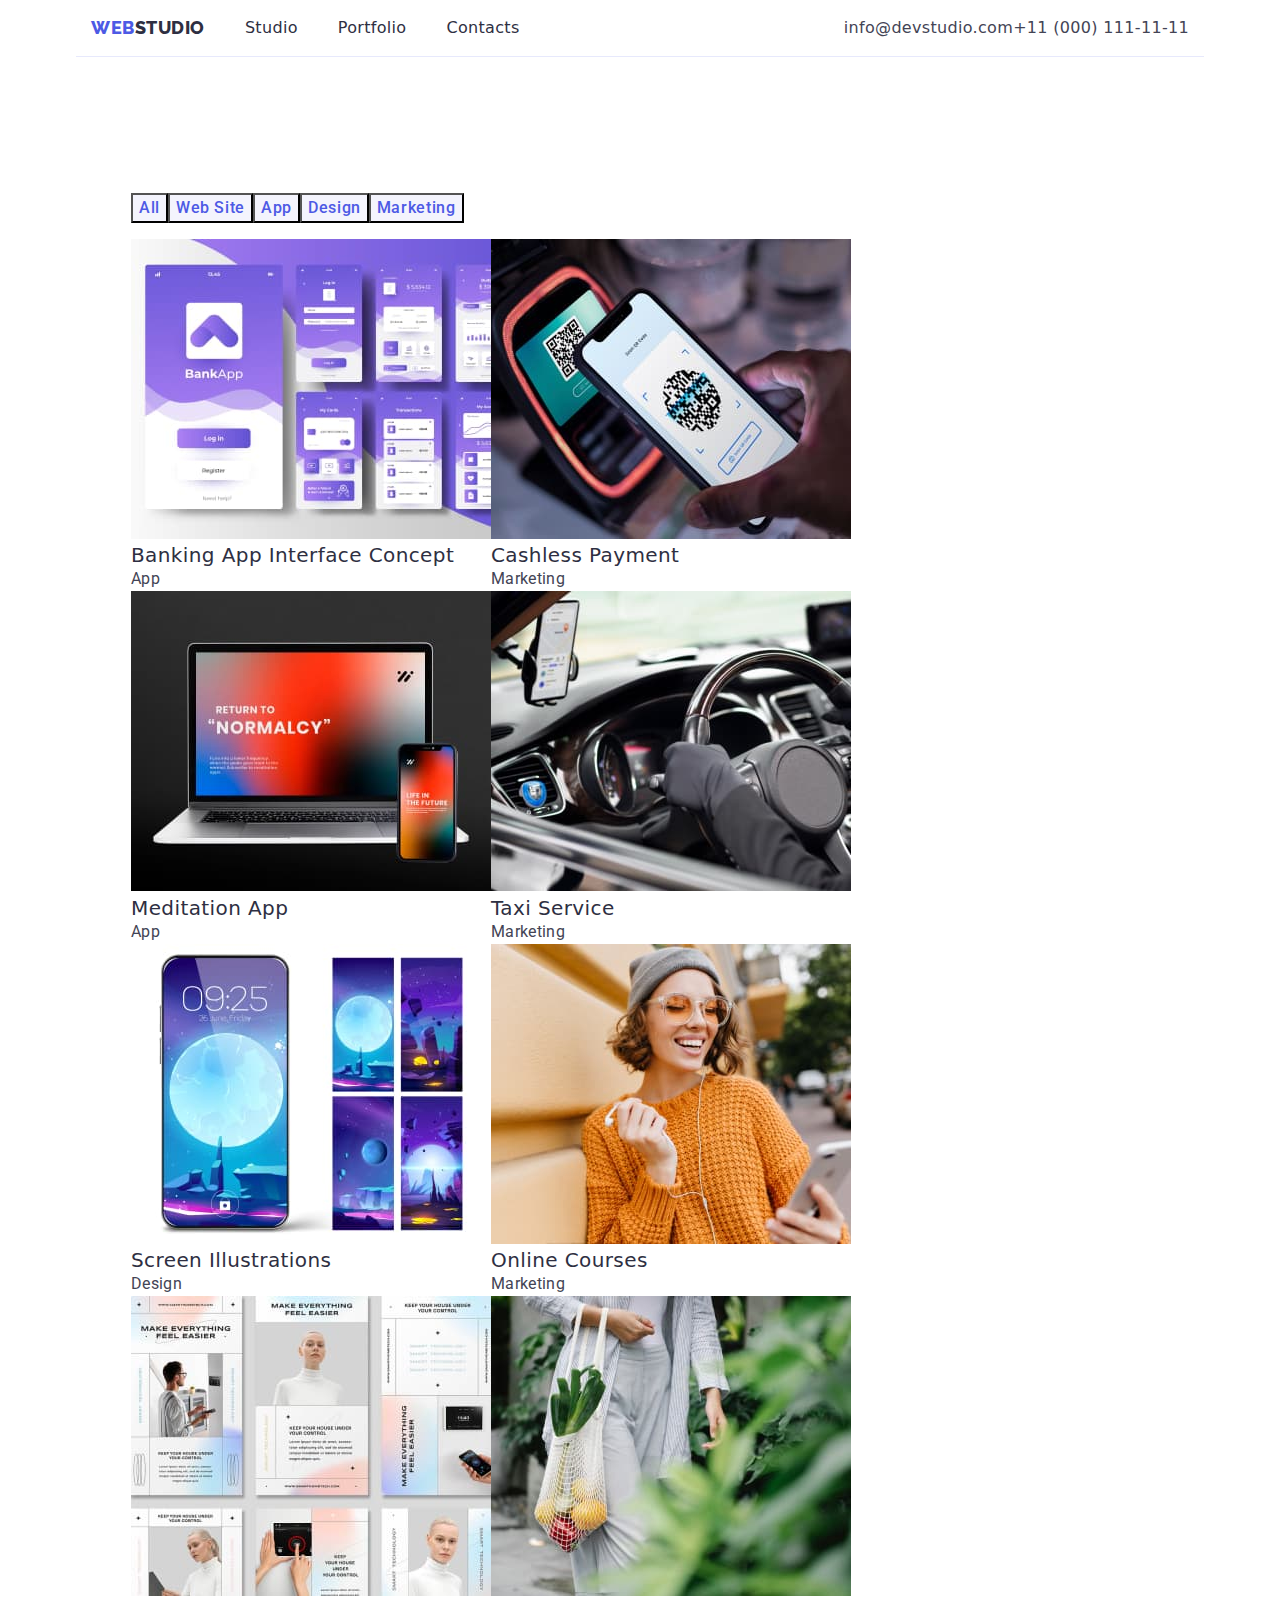
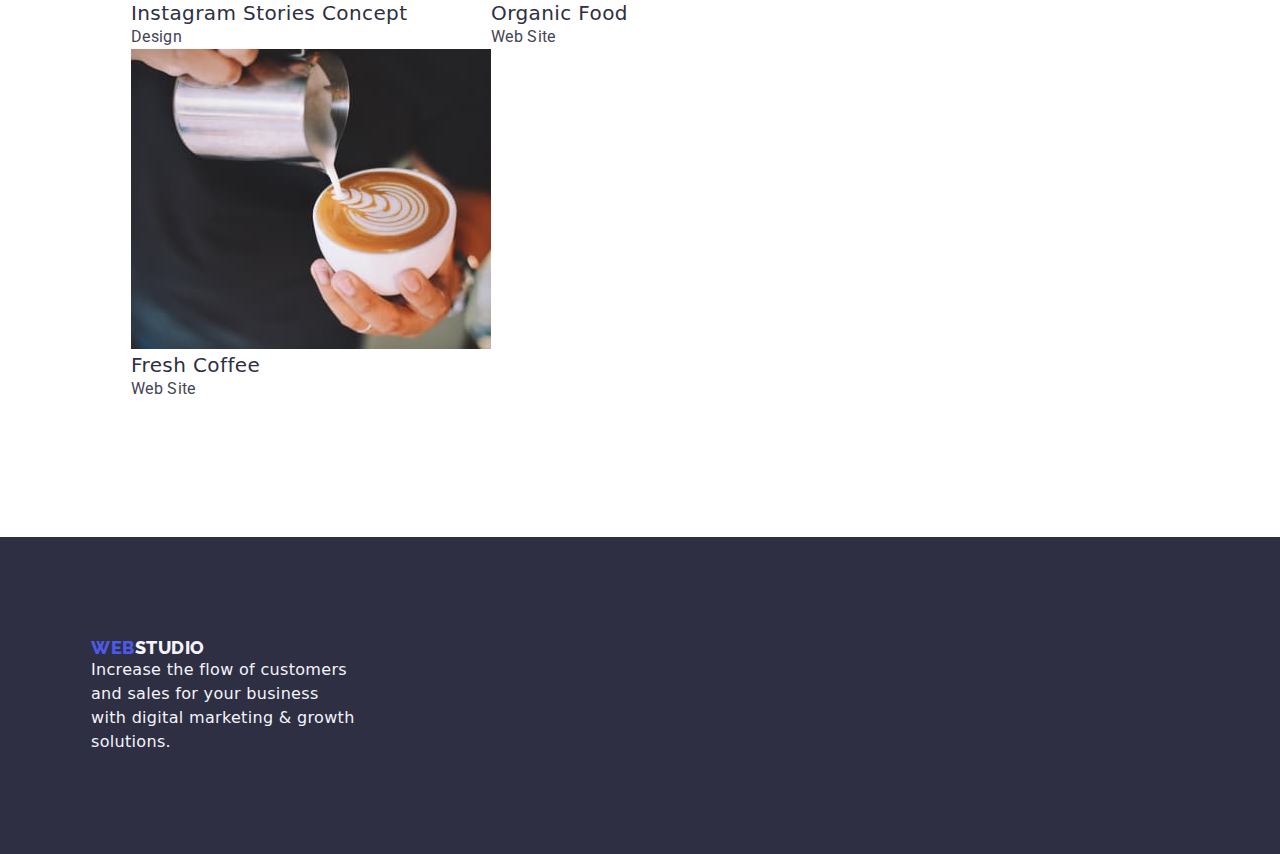
==== portfolio.html @ 4e67ca14 "header-menu" ====
<!DOCTYPE html>
<html lang="en">
  <head>
    <meta charset="UTF-8" />
    <meta name="viewport" content="width=device-width, initial-scale=1.0" />
    <title>Studio</title>
    <link rel="stylesheet" href="css/styles.css" />
    <link rel="preconnect" href="https://fonts.googleapis.com" />
    <link rel="preconnect" href="https://fonts.gstatic.com" crossorigin />
    <link
      href="https://fonts.googleapis.com/css2?family=Raleway:wght@800&family=Roboto:wght@400;500;700;900&display=swap"
      rel="stylesheet"
    />
    <link
      rel="stylesheet"
      href="https://cdnjs.cloudflare.com/ajax/libs/modern-normalize/1.0.0/modern-normalize.min.css"
    />
  </head>

  <body>
    <header>
      <div class="container header-menu">
        <nav class="navigation">
          <a class="logo link" href="./index.html"
            >Web<span class="logo_element">Studio</span></a
          >
          <ul class="list header-options">
            <li><a class="link list-studio" href="./index.html">Studio</a></li>
            <li>
              <a class="link list-studio" href="./portfolio.html">Portfolio</a>
            </li>
            <li>
              <a class="link list-studio" href="">Contacts</a>
            </li>
          </ul>
        </nav>
        <address class="contact-list">
          <ul class="list">
            <li>
              <a class="contacts link" href="mailto:info@devstudio.com"
                >info@devstudio.com</a
              >
            </li>
            <li>
              <a class="contacts link" href="tel:+110001111111"
                >+11 (000) 111-11-11</a
              >
            </li>
          </ul>
        </address>
      </div>
    </header>
    <main>
      <section class="section">
        <div class="container">
          <h1 class="visually-hidden">Portfolio list</h1>
          <ul class="list">
            <li>
              <button type="button" class="filter-button">All</button>
            </li>
            <li>
              <button type="button" class="filter-button">Web Site</button>
            </li>
            <li>
              <button type="button" class="filter-button">App</button>
            </li>
            <li>
              <button type="button" class="filter-button">Design</button>
            </li>
            <li>
              <button type="button" class="filter-button">Marketing</button>
            </li>
          </ul>
          <ul class="list-portfolio-container">
            <li class="portfolio-list">
              <a href="" class="link">
                <img
                  src="./images/img4.jpg"
                  width="360"
                  height="300"
                  alt="screenshots of banking application"
                />
                <h2 class="photo-captions">Banking App Interface Concept</h2>
                <p class="smaller-captions">App</p>
              </a>
            </li>
            <li class="portfolio-list">
              <a href="" class="link">
                <img
                  src="./images/img5.jpg"
                  width="360"
                  height="300"
                  alt="qr code scanning"
                />
                <h2 class="photo-captions">Cashless Payment</h2>
                <p class="smaller-captions">Marketing</p>
              </a>
            </li>
            <li class="portfolio-list">
              <a href="" class="link">
                <img
                  src="./images/img6.jpg"
                  width="360"
                  height="300"
                  alt="modern application for computer and smartphone"
                />
                <h2 class="photo-captions">Meditation App</h2>
                <p class="smaller-captions">App</p>
              </a>
            </li>
            <li class="portfolio-list">
              <a href="" class="link">
                <img
                  src="./images/img7.jpg"
                  width="360"
                  height="300"
                  alt="smartphone used in a car"
                />
                <h2 class="photo-captions">Taxi Service</h2>
                <p class="smaller-captions">Marketing</p>
              </a>
            </li>
            <li class="portfolio-list">
              <a href="" class="link">
                <img
                  src="./images/img8.jpg"
                  width="360"
                  height="300"
                  alt="smartphone with unrealistic moon graphics on the screen"
                />
                <h2 class="photo-captions">Screen Illustrations</h2>
                <p class="smaller-captions">Design</p>
              </a>
            </li>
            <li class="portfolio-list">
              <a href="" class="link">
                <img
                  src="./images/img9.jpg"
                  width="360"
                  height="300"
                  alt="smiling woman with headphones looking at smartphone"
                />
                <h2 class="photo-captions">Online Courses</h2>
                <p class="smaller-captions">Marketing</p>
              </a>
            </li>
            <li class="portfolio-list">
              <a href="" class="link">
                <img
                  src="./images/img10.jpg"
                  width="360"
                  height="300"
                  alt="a collection of consistent graphics for instagram"
                />
                <h2 class="photo-captions">Instagram Stories Concept</h2>
                <p class="smaller-captions">Design</p>
              </a>
            </li>
            <li class="portfolio-list">
              <a href="" class="link">
                <img
                  src="./images/img11.jpg"
                  width="360"
                  height="300"
                  alt="woman carrying vegetables in an eco-friendly bag"
                />
                <h2 class="photo-captions">Organic Food</h2>
                <p class="smaller-captions">Web Site</p>
              </a>
            </li>
            <li class="portfolio-list">
              <a href="" class="link">
                <img
                  src="./images/img12.jpg"
                  width="360"
                  height="300"
                  alt="professionally served coffee"
                />
                <h2 class="photo-captions">Fresh Coffee</h2>
                <p class="smaller-captions">Web Site</p>
              </a>
            </li>
          </ul>
        </div>
      </section>
    </main>
    <footer class="footer">
      <div class="container">
        <a class="logo link" href="./index.html"
          >Web<span class="logo_element-footer">Studio</span></a
        >
        <p class="footer-paragraph">
          Increase the flow of customers and sales for your business with
          digital marketing & growth solutions.
        </p>
      </div>
    </footer>
  </body>
</html>
---- css/styles.css ----
:root {
  --IRIS: #4d5ae5;
  --OCEAN: #404bbf;
  --NAVY-BLUE: #2e2f42;
  --GREEN: #31d0aa;
  --SLATE: #434455;
  --LIGHT-SLATE: #8e8f99;
  --CORNFLOWER: #e7e9fc;
  --CLOUD: #f4f4fd;
  --NAVY-BLUE-modal: #2e2f4266;
  --GREY: #2e2f42b2;
  --WHITE: #fff;
  --NAVY-BLUE-modal: #2e2f4266;
}
body {
  font-family: "Roboto", sans-serif;
  font-weight: 500;
  size: 16px;
  color: var(--SLATE);
  background-color: var(--WHITE);
}
.logo {
  font-family: "Raleway", sans-serif;
  font-weight: 800;
  line-height: 1.17;
  font-size: 18px;
  letter-spacing: 0.03em;
  text-transform: uppercase;
  color: var(--IRIS);
}
.link {
  text-decoration: none;
}
.logo_element {
  color: var(--NAVY-BLUE);
}
.list .link {
  color: var(--NAVY-BLUE);
  line-height: 1.5;
  letter-spacing: 0.02em;
}
.contact-list .contacts {
  color: var(--SLATE);
}
.list .link:hover {
  color: var(--OCEAN);
}
.list .link:focus {
  color: var(--OCEAN);
}
.list {
  font-style: normal;
  color: var(--SLATE);
  list-style: none;
}
.contact-list {
  font-style: normal;
  font-weight: 400;
  line-height: 1.5;
  letter-spacing: 0.32px;
  list-style: none;
}
.first-section {
  background-color: var(--NAVY-BLUE);
  padding: 188px 0;
}
.first-section > h1 {
  text-align: center;
  font-family: Roboto;
  font-size: 56px;
  font-style: normal;
  font-weight: 700;
  line-height: 1.07;
  color: var(--WHITE);
  letter-spacing: 0.02em;
  max-width: 496px;
}

.second-section > h2 {
  color: var(--NAVY-BLUE);
}
.section {
  padding: 120px;
}
.order-button {
  line-height: 1.5;
  letter-spacing: 0.04em;
  background-color: var(--IRIS);
  color: var(--WHITE);
  cursor: pointer;
  font-family: "Roboto", sans-serif;
  font-weight: 500;
  font-size: 16px;
  display: block;
  margin: 0 auto;
  min-width: 169px;
  padding: 16px 32px;
}
.order-button:hover {
  background-color: var(--OCEAN);
}
.order-button:focus {
  background-color: var(--OCEAN);
}
.second-section .company-features {
  font-size: 20px;
  line-height: 1.2;
  letter-spacing: 0.4px;
  font-weight: 500;
  color: var(--NAVY-BLUE);
  margin-bottom: 8px;
}
.list-paragraph {
  color: var(--SLATE);
  font-weight: 400;
  line-height: 1.5;
  letter-spacing: 0.32px;
}
.third-section-header {
  text-align: center;
  font-size: 36px;
  line-height: 1.11;
  text-transform: capitalize;
  color: var(--NAVY-BLUE);
  text-align: center;
  letter-spacing: 0.02em;
}
.fourth-section {
  background-color: var(--CLOUD);
}
.fourth-section .smaller-headers {
  text-align: center;
  font-size: 36px;
  line-height: 1.11;
  letter-spacing: 0.72px;
  text-transform: capitalize;
  color: var(--NAVY-BLUE);
}
.photo-captions {
  font-weight: 500;
  font-size: 20px;
  line-height: 1.2;
  letter-spacing: 0.02em;
  color: var(--NAVY-BLUE);
}
.team-list {
  background-color: var(--WHITE);
}
.footer {
  background-color: var(--NAVY-BLUE);
  color: var(--CLOUD);
  padding: 100px 0;
}
.footer-logo {
  color: var(--IRIS);
  font-family: "Raleway", sans-serif;
  font-size: 18px;
  font-style: normal;
  font-weight: 800;
  line-height: 1.17;
  letter-spacing: 0.54px;
  text-transform: uppercase;
}

.footer > .container {
  align-items: center;
  justify-content: flex-start;
}
.footer .footer-paragraph {
  font-weight: 400;
  line-height: 1.5;
  letter-spacing: 0.32px;
  font-size: 16px;
}
.footer-paragraph {
  color: var(--cloud);
  letter-spacing: 0.02em;
  line-height: 1.5;
  max-width: 264px;
}

.footer .studio {
  color: var(--CLOUD);
}
.filter-button {
  font-family: "Roboto", sans-serif;
  font-size: 16px;
  font-style: normal;
  font-weight: 500;
  line-height: 1.5;
  letter-spacing: 0.04em;
  text-align: center;
  color: var(--IRIS);
  background-color: var(--CLOUD);
  cursor: pointer;
}
.filter-button:hover {
  color: var(--WHITE);
  background-color: var(--OCEAN);
}
.filter-button:focus {
  color: var(--WHITE);
  background-color: var(--OCEAN);
}
.portfolio-list {
  background-color: var(--WHITE);
}

.smaller-captions {
  font-family: Roboto;
  font-size: 16px;
  font-style: normal;
  font-weight: 400;
  line-height: 1.5;
  letter-spacing: 0.32px;
  color: var(--SLATE);
}
.logo_element-footer {
  color: var(--CLOUD);
  line-height: 1.17;
}

.container {
  justify-content: center;
  margin: 0 auto;
  padding: 0 15px;
  max-width: 1128px;
}
.header-menu {
  display: flex;
  align-items: center;
  justify-content: space-between;
  border-bottom: 1px solid var(--CORNFLOWER);
}
.navigation {
  display: flex;
  align-items: center;
}
.contact-list {
  display: flex;
}
.list {
  display: flex;
}
.list-portfolio-container {
  display: flex;
  flex-wrap: wrap;
}
.list-studio {
  display: flex;
  flex-wrap: wrap;
}
.portfolio-list {
  display: flex;
  flex-wrap: wrap;
}
.navigation-list {
  display: flex;
  align-items: center;
}
.team-list {
}
.banner {
  color: var(--WHITE);
  font-size: 56px;
  letter-spacing: 0.02em;
  line-height: 1.07;
  max-width: 496px;
  text-align: center;
  margin: 0 auto 48px auto;
}
h1,
h2,
h3,
h4,
h5,
h6,
p {
  margin: 0;
}
.section {
  padding: 120px 0;
}
.header-options {
  display: flex;
  gap: 40px;
}
.visually-hidden {
  position: absolute;
  width: 1px;
  height: 1px;
  margin: -1px;
  border: 0;
  padding: 0;
  white-space: nowrap;
  clip-path: inset(100%);
  clip: rect(0 0 0 0);
  overflow: hidden;
}
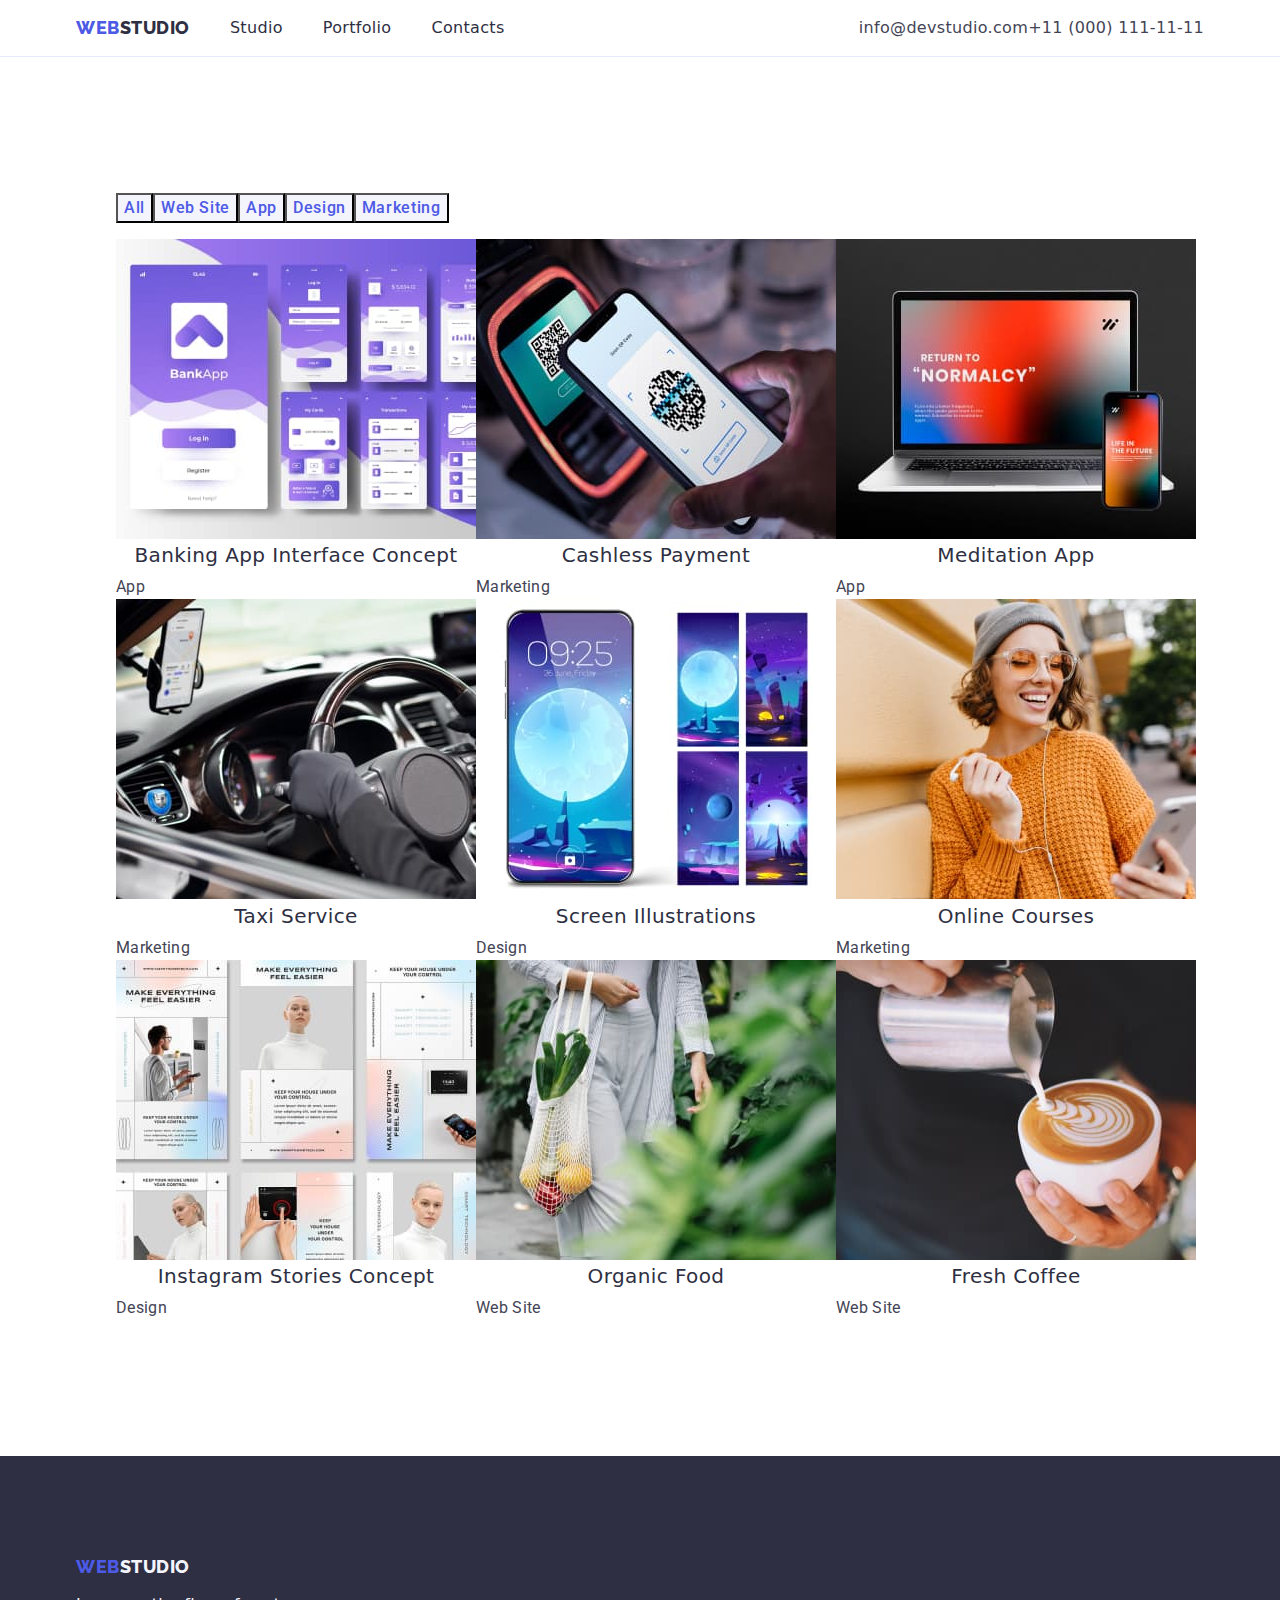
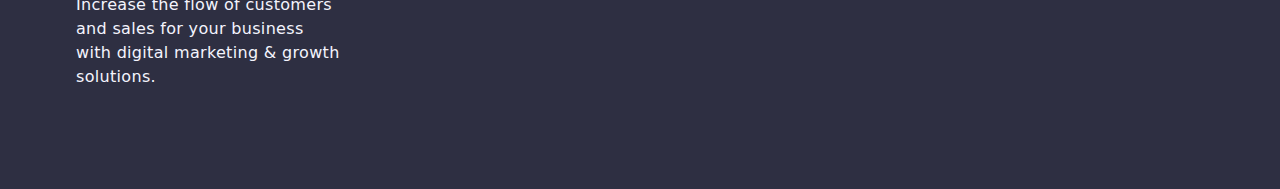
==== commit 20f65f41: "fail" ====
--- a/portfolio.html
+++ b/portfolio.html
@@ -18,7 +18,7 @@
   </head>
 
   <body>
-    <header>
+    <header class="header">
       <div class="container header-menu">
         <nav class="navigation">
           <a class="logo link" href="./index.html"
@@ -186,7 +186,7 @@
     </main>
     <footer class="footer">
       <div class="container">
-        <a class="logo link" href="./index.html"
+        <a class="logo link logo-footer" href="./index.html"
           >Web<span class="logo_element-footer">Studio</span></a
         >
         <p class="footer-paragraph">
--- a/css/styles.css
+++ b/css/styles.css
@@ -41,6 +41,8 @@
 }
 .contact-list .contacts {
   color: var(--SLATE);
+  letter-spacing: 0.02em;
+  line-height: 1.5;
 }
 .list .link:hover {
   color: var(--OCEAN);
@@ -54,11 +56,11 @@
   list-style: none;
 }
 .contact-list {
-  font-style: normal;
-  font-weight: 400;
-  line-height: 1.5;
-  letter-spacing: 0.32px;
-  list-style: none;
+  align-items: center;
+  display: flex;
+  font-style: normal;
+  gap: 40px;
+  margin-left: auto;
 }
 .first-section {
   background-color: var(--NAVY-BLUE);
@@ -78,6 +80,13 @@
 
 .second-section > h2 {
   color: var(--NAVY-BLUE);
+}
+.second-section .company-features,
+.second-section .list-paragraph {
+  text-align: left;
+}
+.features-list {
+  flex-basis: calc((100% - 72px) / 4);
 }
 .section {
   padding: 120px;
@@ -95,6 +104,7 @@
   margin: 0 auto;
   min-width: 169px;
   padding: 16px 32px;
+  box-shadow: 0px 4px 4px 0px rgba(0, 0, 0, 0.15);
 }
 .order-button:hover {
   background-color: var(--OCEAN);
@@ -102,19 +112,21 @@
 .order-button:focus {
   background-color: var(--OCEAN);
 }
-.second-section .company-features {
+
+.company-features {
   font-size: 20px;
   line-height: 1.2;
-  letter-spacing: 0.4px;
+  letter-spacing: 0.02em;
   font-weight: 500;
   color: var(--NAVY-BLUE);
   margin-bottom: 8px;
+  text-align: center;
 }
 .list-paragraph {
   color: var(--SLATE);
-  font-weight: 400;
-  line-height: 1.5;
-  letter-spacing: 0.32px;
+  line-height: 1.5;
+  letter-spacing: 0.02em;
+  text-align: center;
 }
 .third-section-header {
   text-align: center;
@@ -124,17 +136,27 @@
   color: var(--NAVY-BLUE);
   text-align: center;
   letter-spacing: 0.02em;
+  font-weight: 700;
+  margin-bottom: 72px;
+}
+.third-section {
+  padding-top: 0;
+}
+.work-list {
+  flex-basis: calc((100% - 48px) / 3);
 }
 .fourth-section {
   background-color: var(--CLOUD);
 }
-.fourth-section .smaller-headers {
+.smaller-headers {
   text-align: center;
   font-size: 36px;
   line-height: 1.11;
-  letter-spacing: 0.72px;
+  letter-spacing: 0.02em;
   text-transform: capitalize;
   color: var(--NAVY-BLUE);
+  font-weight: 700;
+  margin-bottom: 72px;
 }
 .photo-captions {
   font-weight: 500;
@@ -142,9 +164,17 @@
   line-height: 1.2;
   letter-spacing: 0.02em;
   color: var(--NAVY-BLUE);
+  margin-bottom: 8px;
+  text-align: center;
+
+  .from-team {
+    padding: 32px 0;
+  }
 }
 .team-list {
   background-color: var(--WHITE);
+  border-radius: 0 0 4px 4px;
+  flex-basis: calc((100% - 72px) / 4);
 }
 .footer {
   background-color: var(--NAVY-BLUE);
@@ -182,6 +212,10 @@
 .footer .studio {
   color: var(--CLOUD);
 }
+.logo-footer {
+  display: inline-block;
+  margin-bottom: 16px;
+}
 .filter-button {
   font-family: "Roboto", sans-serif;
   font-size: 16px;
@@ -224,14 +258,18 @@
   justify-content: center;
   margin: 0 auto;
   padding: 0 15px;
-  max-width: 1128px;
+  max-width: 1158px;
 }
 .header-menu {
   display: flex;
   align-items: center;
-  justify-content: space-between;
+}
+.header {
   border-bottom: 1px solid var(--CORNFLOWER);
 }
+.logo-header {
+  margin-right: 76px;
+}
 .navigation {
   display: flex;
   align-items: center;
@@ -247,8 +285,14 @@
   flex-wrap: wrap;
 }
 .list-studio {
-  display: flex;
-  flex-wrap: wrap;
+  color: var(--navy-blue);
+  font-weight: 500;
+  letter-spacing: 0.02em;
+  line-height: 1.5;
+  padding: 24px 0;
+}
+.nav-list {
+  padding: 24px 0;
 }
 .portfolio-list {
   display: flex;
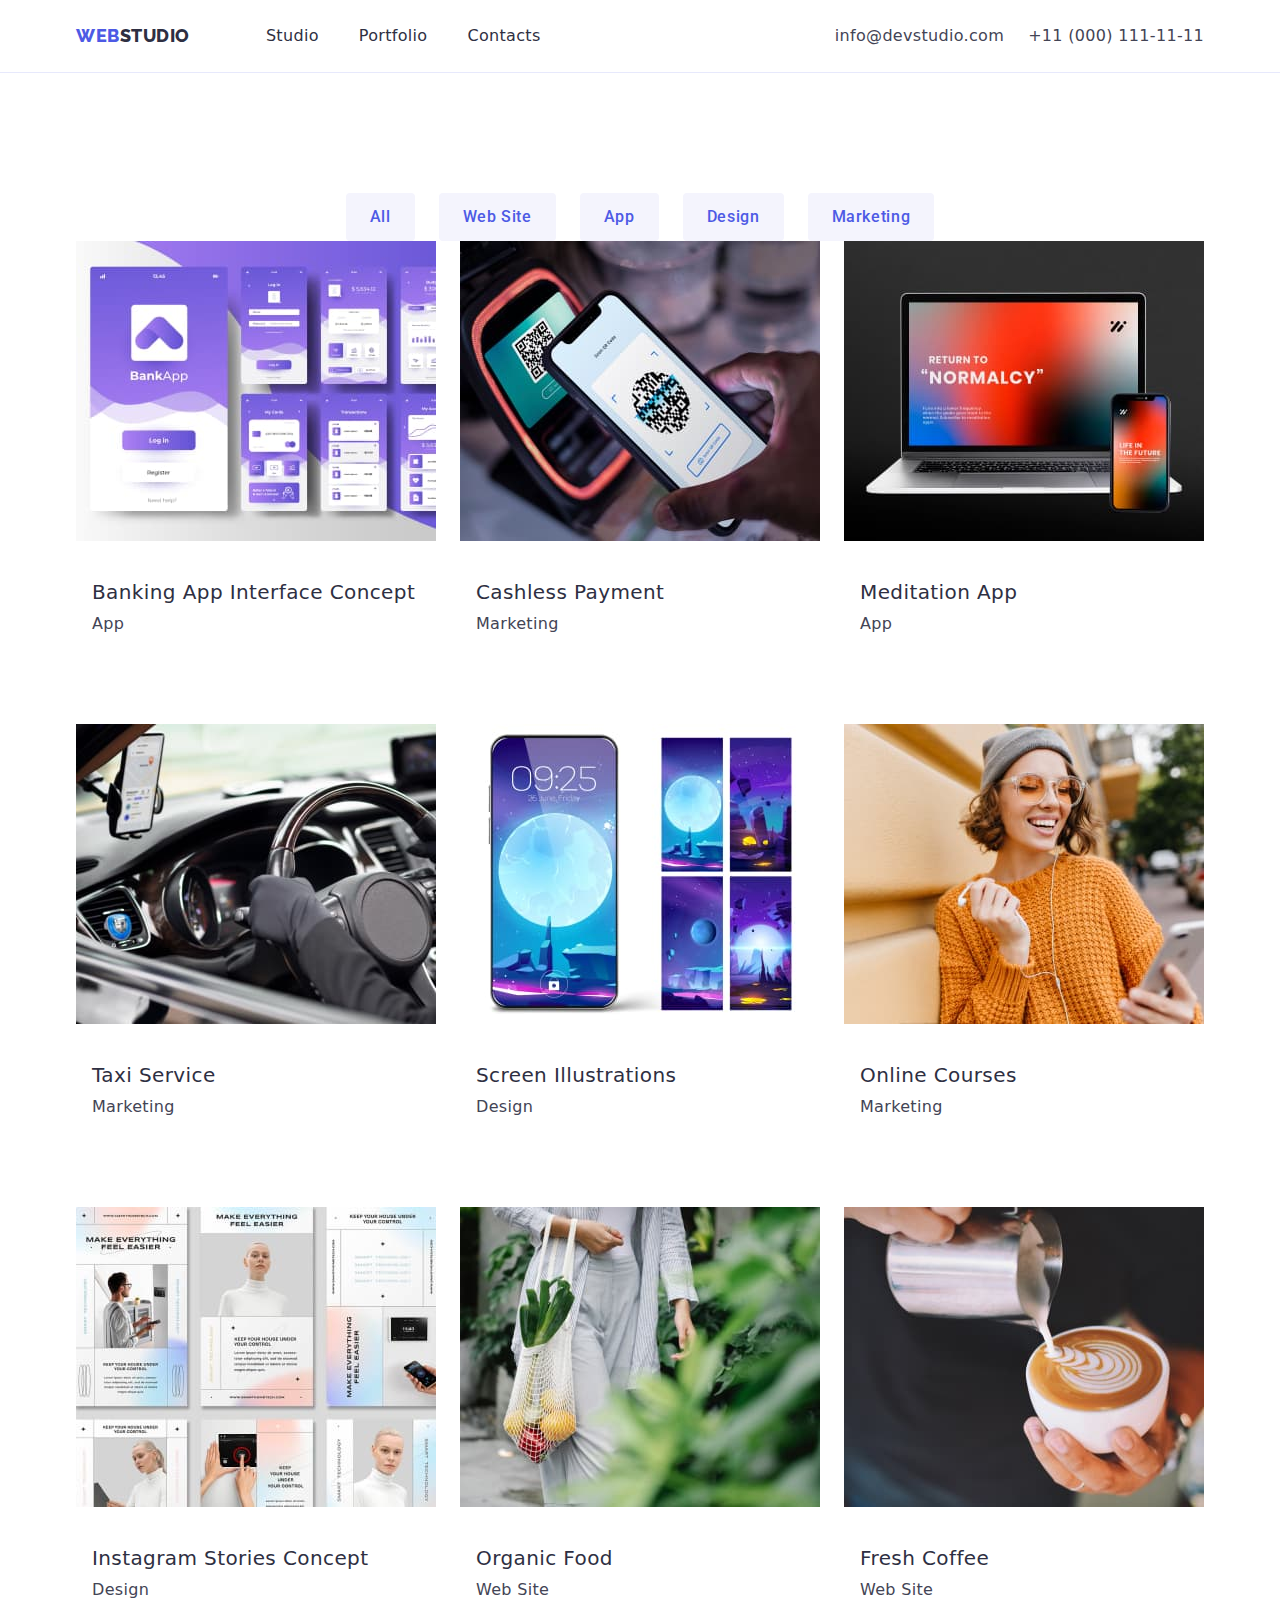
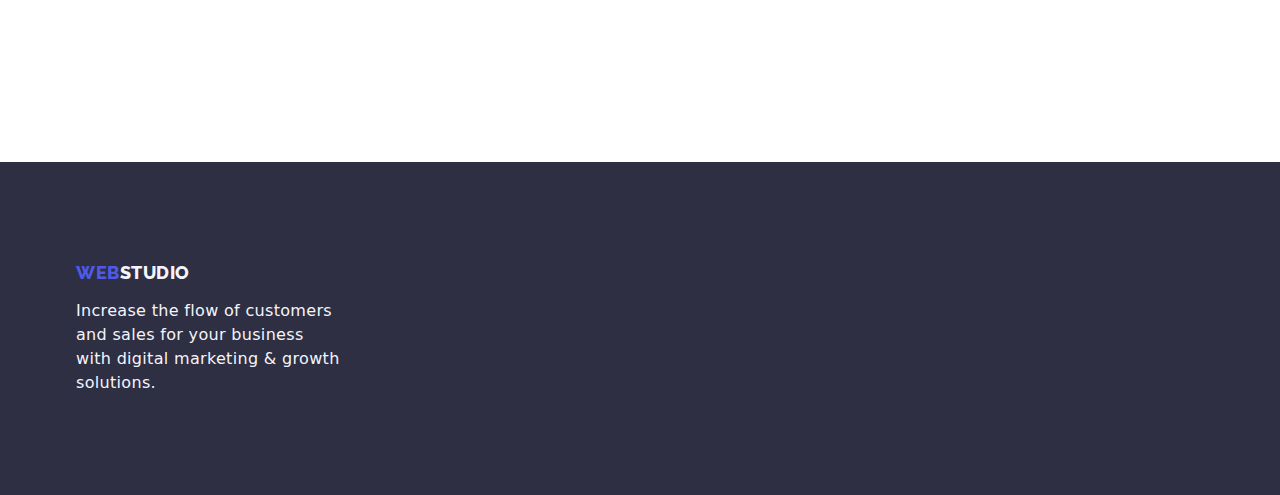
==== commit 7237115b: "nearly-there" ====
--- a/portfolio.html
+++ b/portfolio.html
@@ -21,15 +21,17 @@
     <header class="header">
       <div class="container header-menu">
         <nav class="navigation">
-          <a class="logo link" href="./index.html"
+          <a class="logo link logo-header" href="./index.html"
             >Web<span class="logo_element">Studio</span></a
           >
           <ul class="list header-options">
-            <li><a class="link list-studio" href="./index.html">Studio</a></li>
-            <li>
+            <li class="nav-list">
+              <a class="link list-studio" href="./index.html">Studio</a>
+            </li>
+            <li class="nav-list">
               <a class="link list-studio" href="./portfolio.html">Portfolio</a>
             </li>
-            <li>
+            <li class="nav-list">
               <a class="link list-studio" href="">Contacts</a>
             </li>
           </ul>
@@ -51,27 +53,31 @@
       </div>
     </header>
     <main>
-      <section class="section">
+      <section class="section section-portfolio">
         <div class="container">
           <h1 class="visually-hidden">Portfolio list</h1>
-          <ul class="list">
-            <li>
-              <button type="button" class="filter-button">All</button>
-            </li>
-            <li>
-              <button type="button" class="filter-button">Web Site</button>
-            </li>
-            <li>
-              <button type="button" class="filter-button">App</button>
-            </li>
-            <li>
-              <button type="button" class="filter-button">Design</button>
-            </li>
-            <li>
-              <button type="button" class="filter-button">Marketing</button>
-            </li>
-          </ul>
-          <ul class="list-portfolio-container">
+          <ul class="list buttons">
+            <li>
+              <button type="button" class="filter-button button">All</button>
+            </li>
+            <li>
+              <button type="button" class="filter-button button">
+                Web Site
+              </button>
+            </li>
+            <li>
+              <button type="button" class="filter-button button">App</button>
+            </li>
+            <li>
+              <button type="button" class="filter-button button">Design</button>
+            </li>
+            <li>
+              <button type="button" class="filter-button button">
+                Marketing
+              </button>
+            </li>
+          </ul>
+          <ul class="list portfolio-container">
             <li class="portfolio-list">
               <a href="" class="link">
                 <img
@@ -80,8 +86,10 @@
                   height="300"
                   alt="screenshots of banking application"
                 />
-                <h2 class="photo-captions">Banking App Interface Concept</h2>
-                <p class="smaller-captions">App</p>
+                <div class="portfolio-captions">
+                  <h2 class="photo-captions">Banking App Interface Concept</h2>
+                  <p class="smaller-captions">App</p>
+                </div>
               </a>
             </li>
             <li class="portfolio-list">
@@ -92,8 +100,10 @@
                   height="300"
                   alt="qr code scanning"
                 />
-                <h2 class="photo-captions">Cashless Payment</h2>
-                <p class="smaller-captions">Marketing</p>
+                <div class="portfolio-captions">
+                  <h2 class="photo-captions">Cashless Payment</h2>
+                  <p class="smaller-captions">Marketing</p>
+                </div>
               </a>
             </li>
             <li class="portfolio-list">
@@ -104,8 +114,10 @@
                   height="300"
                   alt="modern application for computer and smartphone"
                 />
-                <h2 class="photo-captions">Meditation App</h2>
-                <p class="smaller-captions">App</p>
+                <div class="portfolio-captions">
+                  <h2 class="photo-captions">Meditation App</h2>
+                  <p class="smaller-captions">App</p>
+                </div>
               </a>
             </li>
             <li class="portfolio-list">
@@ -116,8 +128,10 @@
                   height="300"
                   alt="smartphone used in a car"
                 />
-                <h2 class="photo-captions">Taxi Service</h2>
-                <p class="smaller-captions">Marketing</p>
+                <div class="portfolio-captions">
+                  <h2 class="photo-captions">Taxi Service</h2>
+                  <p class="smaller-captions">Marketing</p>
+                </div>
               </a>
             </li>
             <li class="portfolio-list">
@@ -128,8 +142,10 @@
                   height="300"
                   alt="smartphone with unrealistic moon graphics on the screen"
                 />
-                <h2 class="photo-captions">Screen Illustrations</h2>
-                <p class="smaller-captions">Design</p>
+                <div class="portfolio-captions">
+                  <h2 class="photo-captions">Screen Illustrations</h2>
+                  <p class="smaller-captions">Design</p>
+                </div>
               </a>
             </li>
             <li class="portfolio-list">
@@ -140,8 +156,10 @@
                   height="300"
                   alt="smiling woman with headphones looking at smartphone"
                 />
-                <h2 class="photo-captions">Online Courses</h2>
-                <p class="smaller-captions">Marketing</p>
+                <div class="portfolio-captions">
+                  <h2 class="photo-captions">Online Courses</h2>
+                  <p class="smaller-captions">Marketing</p>
+                </div>
               </a>
             </li>
             <li class="portfolio-list">
@@ -152,8 +170,10 @@
                   height="300"
                   alt="a collection of consistent graphics for instagram"
                 />
-                <h2 class="photo-captions">Instagram Stories Concept</h2>
-                <p class="smaller-captions">Design</p>
+                <div class="portfolio-captions">
+                  <h2 class="photo-captions">Instagram Stories Concept</h2>
+                  <p class="smaller-captions">Design</p>
+                </div>
               </a>
             </li>
             <li class="portfolio-list">
@@ -164,8 +184,10 @@
                   height="300"
                   alt="woman carrying vegetables in an eco-friendly bag"
                 />
-                <h2 class="photo-captions">Organic Food</h2>
-                <p class="smaller-captions">Web Site</p>
+                <div class="portfolio-captions">
+                  <h2 class="photo-captions">Organic Food</h2>
+                  <p class="smaller-captions">Web Site</p>
+                </div>
               </a>
             </li>
             <li class="portfolio-list">
@@ -176,8 +198,10 @@
                   height="300"
                   alt="professionally served coffee"
                 />
-                <h2 class="photo-captions">Fresh Coffee</h2>
-                <p class="smaller-captions">Web Site</p>
+                <div class="portfolio-captions">
+                  <h2 class="photo-captions">Fresh Coffee</h2>
+                  <p class="smaller-captions">Web Site</p>
+                </div>
               </a>
             </li>
           </ul>
--- a/css/styles.css
+++ b/css/styles.css
@@ -12,10 +12,13 @@
   --WHITE: #fff;
   --NAVY-BLUE-modal: #2e2f4266;
 }
+* {
+  margin: 0;
+  padding: 0;
+}
 body {
   font-family: "Roboto", sans-serif;
-  font-weight: 500;
-  size: 16px;
+
   color: var(--SLATE);
   background-color: var(--WHITE);
 }
@@ -91,6 +94,9 @@
 .section {
   padding: 120px;
 }
+.section .list {
+  justify-content: center;
+}
 .order-button {
   line-height: 1.5;
   letter-spacing: 0.04em;
@@ -165,12 +171,12 @@
   letter-spacing: 0.02em;
   color: var(--NAVY-BLUE);
   margin-bottom: 8px;
-  text-align: center;
-
-  .from-team {
-    padding: 32px 0;
-  }
-}
+}
+
+.from-team {
+  padding: 32px 0;
+}
+
 .team-list {
   background-color: var(--WHITE);
   border-radius: 0 0 4px 4px;
@@ -216,17 +222,30 @@
   display: inline-block;
   margin-bottom: 16px;
 }
+
+.section-portfolio {
+  padding: 96px 0 120px 0;
+}
+.section-portfolio .list {
+  flex-wrap: wrap;
+}
+.buttons {
+  margin-bottom: 72px;
+}
+.button {
+  border: none;
+  border-radius: 4px;
+  cursor: pointer;
+  font-family: "Roboto", sans-serif;
+  font-weight: 500;
+  letter-spacing: 0.04em;
+  line-height: 1.5;
+}
 .filter-button {
-  font-family: "Roboto", sans-serif;
-  font-size: 16px;
-  font-style: normal;
-  font-weight: 500;
-  line-height: 1.5;
-  letter-spacing: 0.04em;
-  text-align: center;
+  border: 1px solid var(--cornflower);
   color: var(--IRIS);
   background-color: var(--CLOUD);
-  cursor: pointer;
+  padding: 12px 24px;
 }
 .filter-button:hover {
   color: var(--WHITE);
@@ -236,18 +255,25 @@
   color: var(--WHITE);
   background-color: var(--OCEAN);
 }
+.work-list,
 .portfolio-list {
-  background-color: var(--WHITE);
+  flex-basis: calc((100% - 48px) / 3);
+}
+.portfolio-captions {
+  border: 1px solid var(--cornflower);
+  border-top: none;
+  padding: 32px 16px;
 }
 
 .smaller-captions {
-  font-family: Roboto;
-  font-size: 16px;
-  font-style: normal;
-  font-weight: 400;
-  line-height: 1.5;
-  letter-spacing: 0.32px;
-  color: var(--SLATE);
+  line-height: 1.5;
+  letter-spacing: 0.02em;
+  color: var(--SLATE);
+  text-align: center;
+}
+.second-section .company-features,
+.second-section .list-paragraph {
+  text-align: lefr;
 }
 .logo_element-footer {
   color: var(--CLOUD);
@@ -279,10 +305,14 @@
 }
 .list {
   display: flex;
-}
-.list-portfolio-container {
-  display: flex;
-  flex-wrap: wrap;
+  gap: 24px;
+  list-style: none;
+  margin: 0;
+  padding-left: 0;
+}
+.portfolio-container {
+  row-gap: 48px;
+  text-align: left;
 }
 .list-studio {
   color: var(--navy-blue);
@@ -302,7 +332,9 @@
   display: flex;
   align-items: center;
 }
-.team-list {
+.portfolio-captions > .smaller-captions {
+  margin-bottom: 8px;
+  text-align: left;
 }
 .banner {
   color: var(--WHITE);
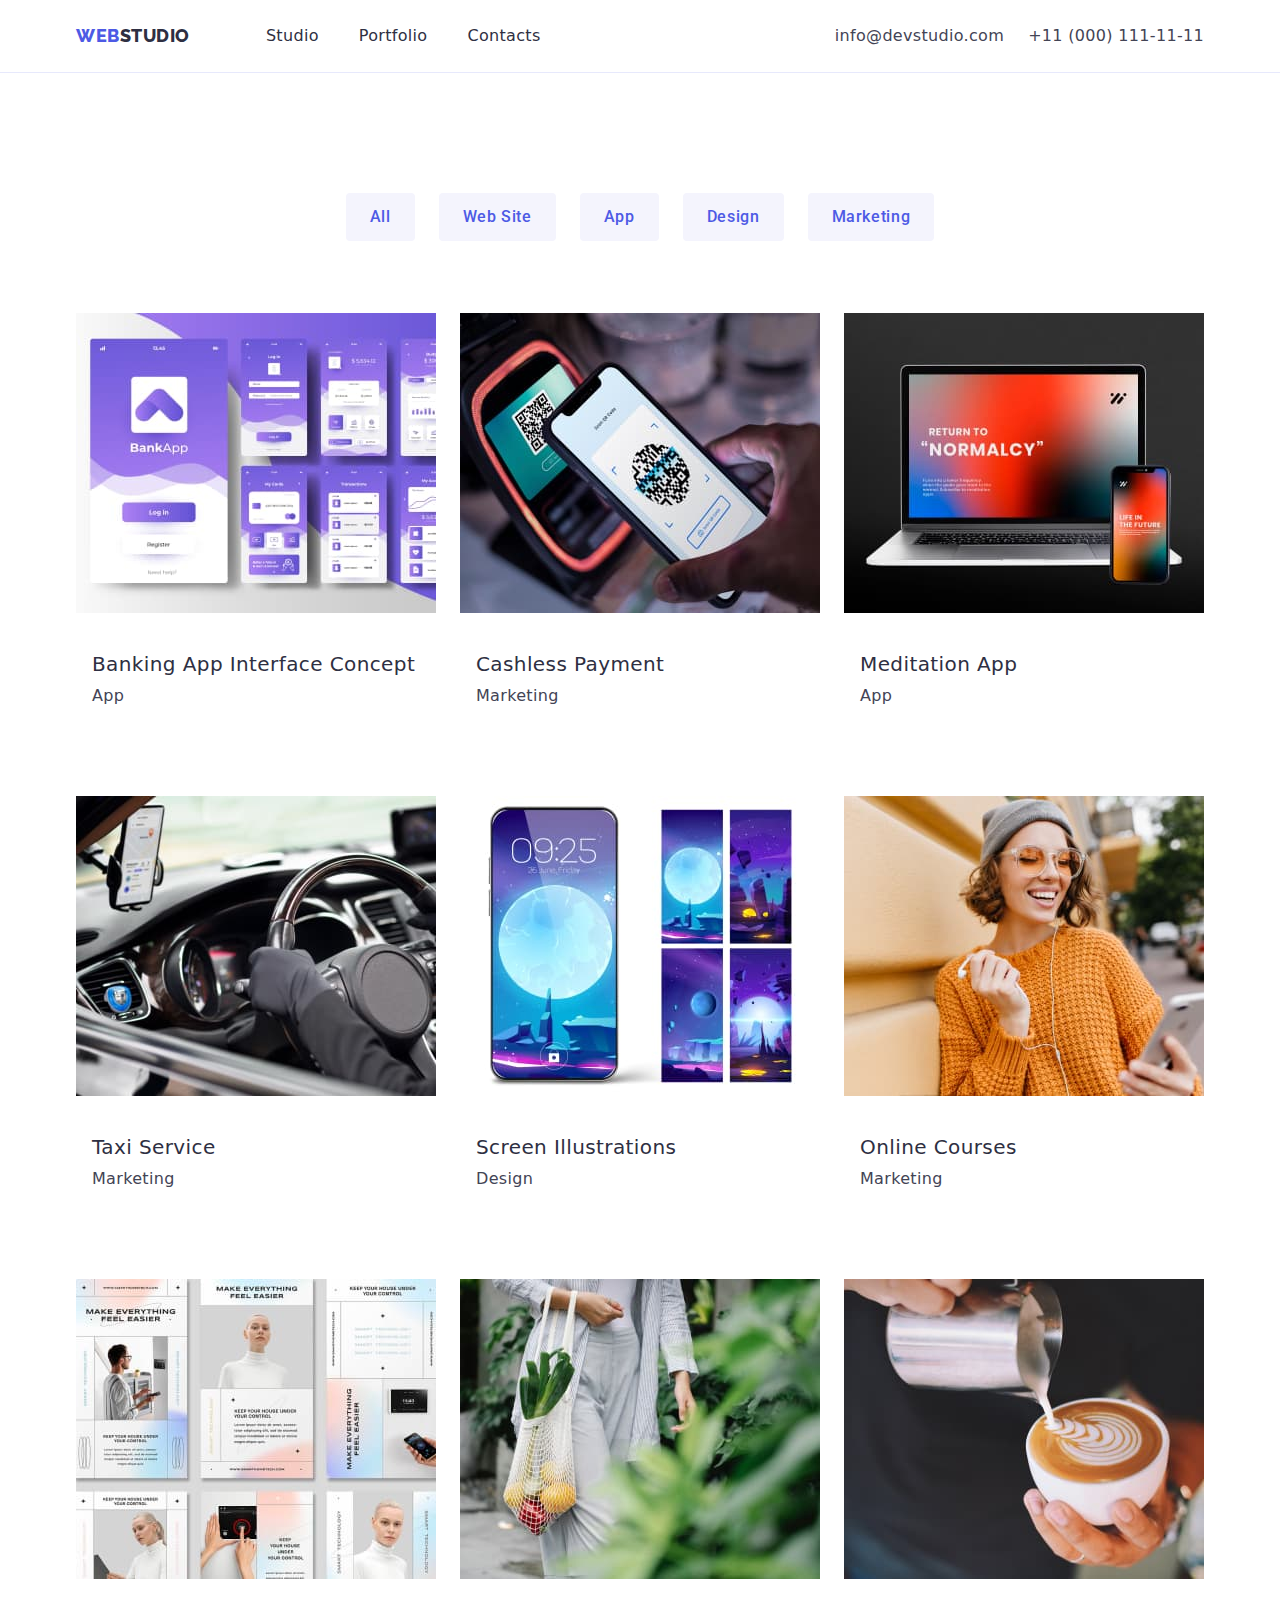
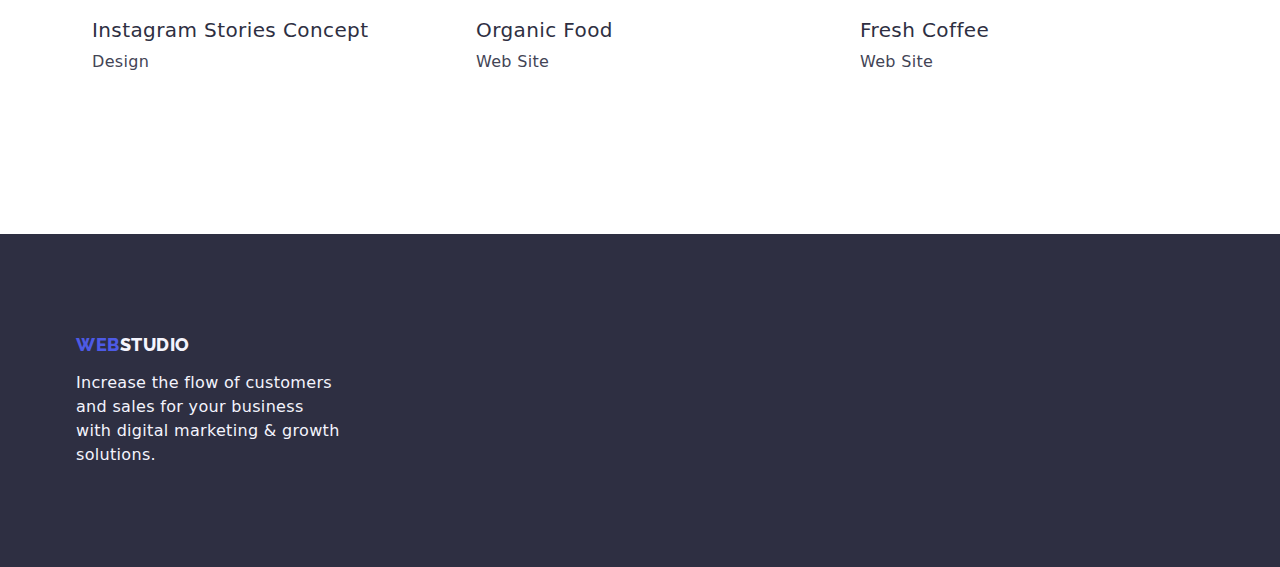
==== commit 0083dace: "justsave" ====
--- a/portfolio.html
+++ b/portfolio.html
@@ -3,7 +3,7 @@
   <head>
     <meta charset="UTF-8" />
     <meta name="viewport" content="width=device-width, initial-scale=1.0" />
-    <title>Studio</title>
+    <title>Portfolio</title>
     <link rel="stylesheet" href="css/styles.css" />
     <link rel="preconnect" href="https://fonts.googleapis.com" />
     <link rel="preconnect" href="https://fonts.gstatic.com" crossorigin />
--- a/css/styles.css
+++ b/css/styles.css
@@ -69,17 +69,6 @@
   background-color: var(--NAVY-BLUE);
   padding: 188px 0;
 }
-.first-section > h1 {
-  text-align: center;
-  font-family: Roboto;
-  font-size: 56px;
-  font-style: normal;
-  font-weight: 700;
-  line-height: 1.07;
-  color: var(--WHITE);
-  letter-spacing: 0.02em;
-  max-width: 496px;
-}
 
 .second-section > h2 {
   color: var(--NAVY-BLUE);
@@ -230,7 +219,7 @@
   flex-wrap: wrap;
 }
 .buttons {
-  margin-bottom: 72px;
+  padding-bottom: 72px;
 }
 .button {
   border: none;
@@ -344,6 +333,12 @@
   max-width: 496px;
   text-align: center;
   margin: 0 auto 48px auto;
+
+  font-family: Roboto;
+  font-style: normal;
+  font-weight: 700;
+  line-height: 1.07;
+  letter-spacing: 1.12px;
 }
 h1,
 h2,
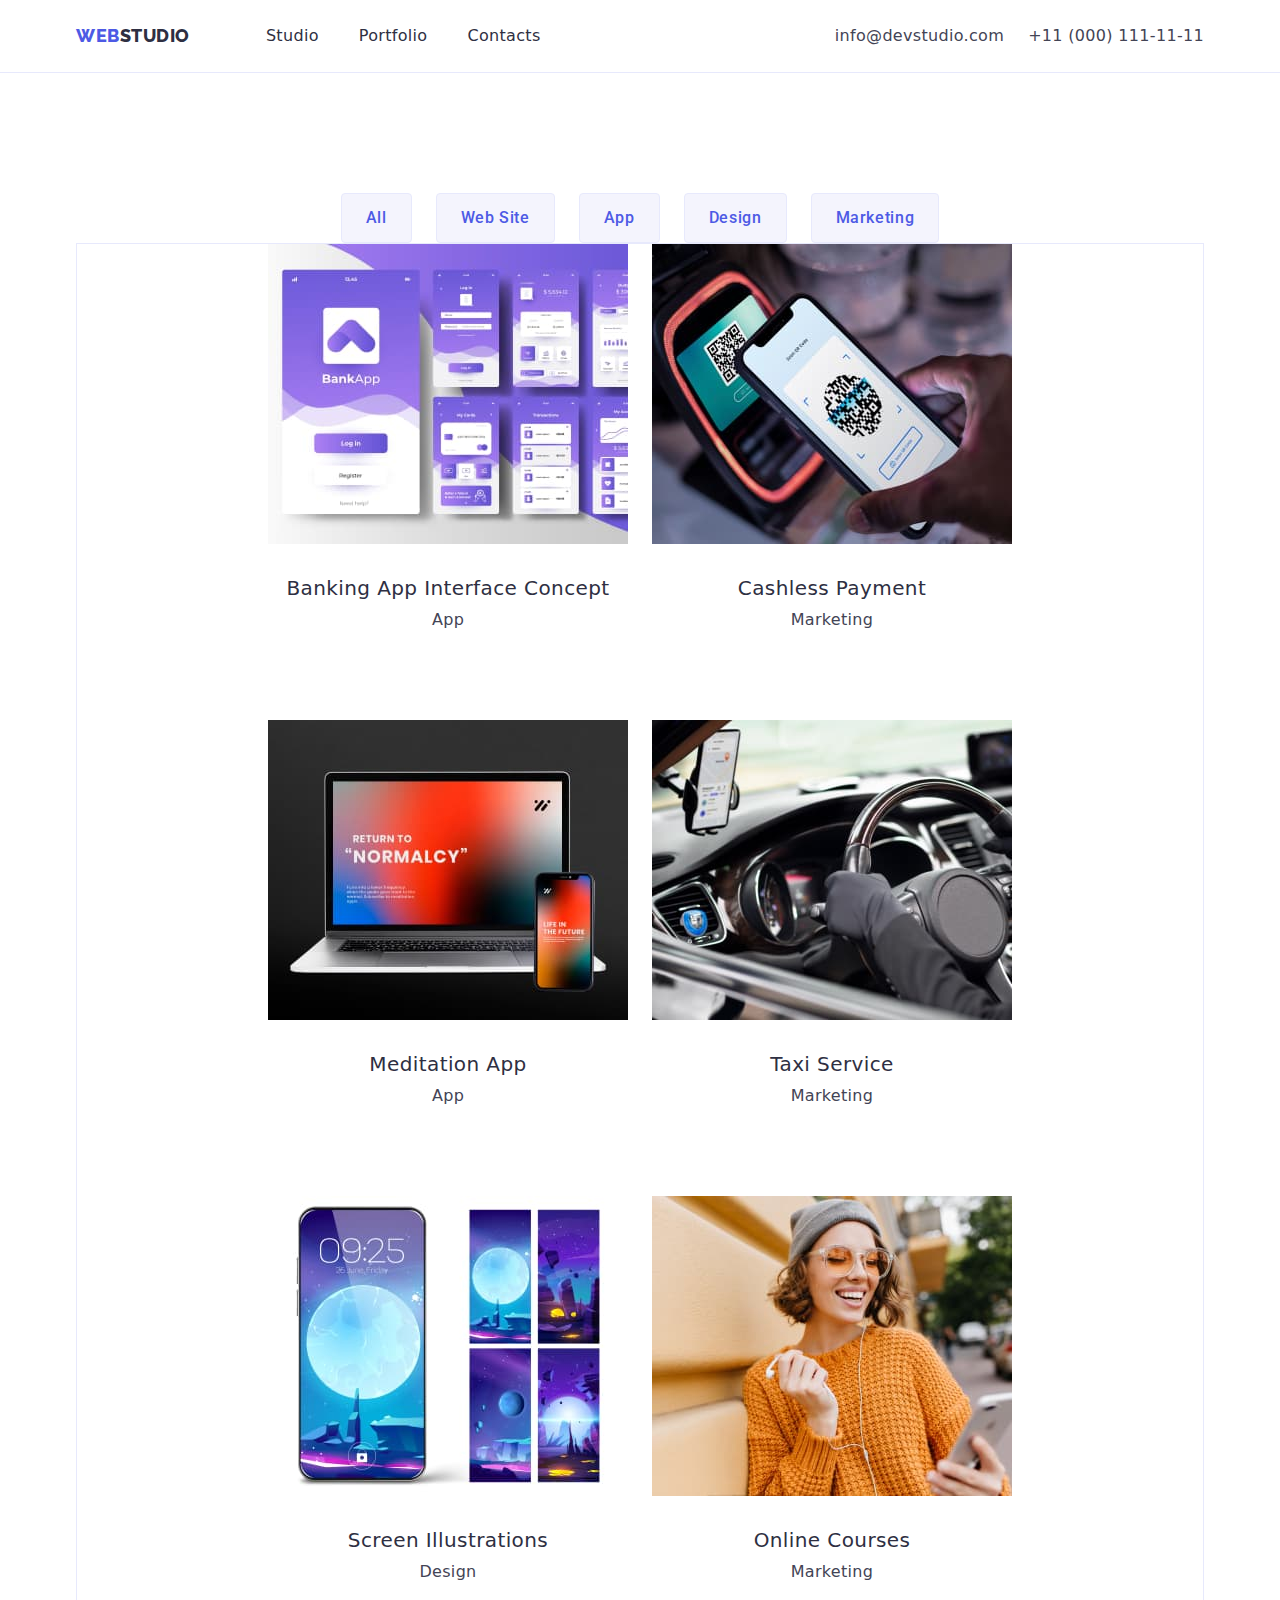
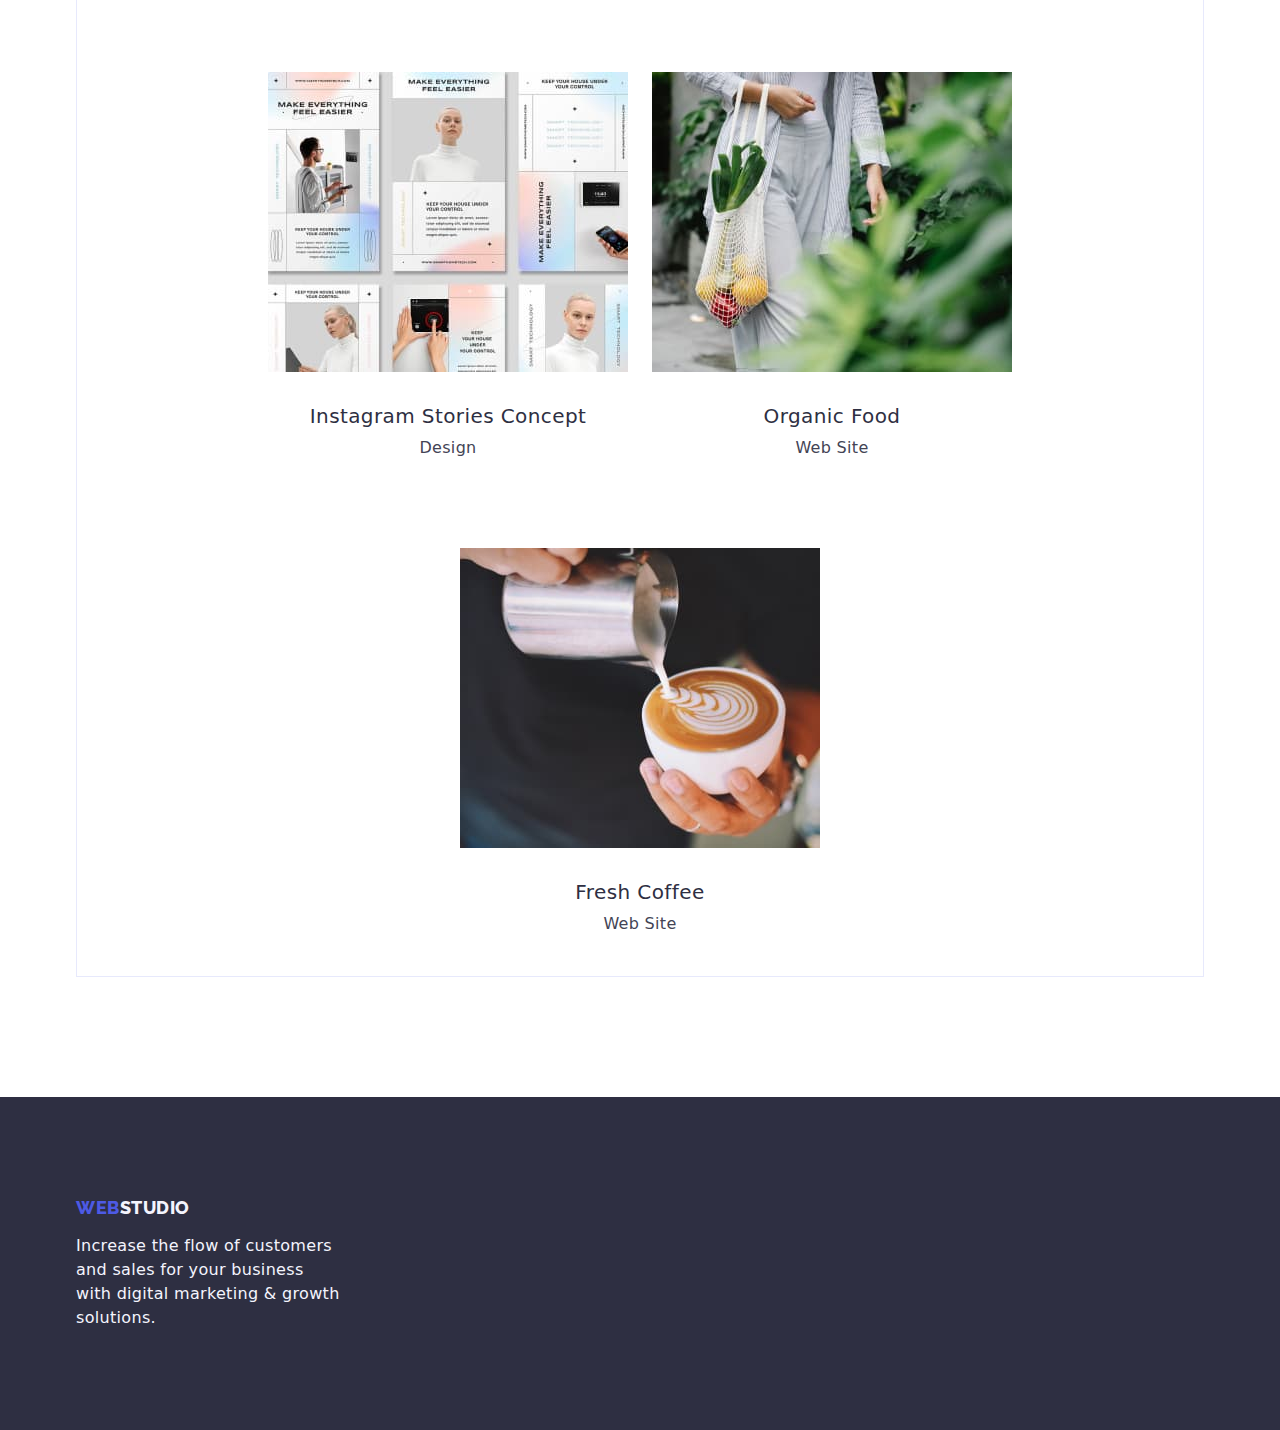
==== commit 519c9247: "checking-whats-wrong" ====
--- a/portfolio.html
+++ b/portfolio.html
@@ -4,13 +4,13 @@
     <meta charset="UTF-8" />
     <meta name="viewport" content="width=device-width, initial-scale=1.0" />
     <title>Portfolio</title>
-    <link rel="stylesheet" href="css/styles.css" />
     <link rel="preconnect" href="https://fonts.googleapis.com" />
     <link rel="preconnect" href="https://fonts.gstatic.com" crossorigin />
     <link
       href="https://fonts.googleapis.com/css2?family=Raleway:wght@800&family=Roboto:wght@400;500;700;900&display=swap"
       rel="stylesheet"
     />
+    <link rel="stylesheet" href="css/styles.css" />
     <link
       rel="stylesheet"
       href="https://cdnjs.cloudflare.com/ajax/libs/modern-normalize/1.0.0/modern-normalize.min.css"
--- a/css/styles.css
+++ b/css/styles.css
@@ -67,7 +67,8 @@
 }
 .first-section {
   background-color: var(--NAVY-BLUE);
-  padding: 188px 0;
+  padding-top: 188px;
+  padding-bottom: 188px;
 }
 
 .second-section > h2 {
@@ -80,9 +81,7 @@
 .features-list {
   flex-basis: calc((100% - 72px) / 4);
 }
-.section {
-  padding: 120px;
-}
+
 .section .list {
   justify-content: center;
 }
@@ -160,6 +159,7 @@
   letter-spacing: 0.02em;
   color: var(--NAVY-BLUE);
   margin-bottom: 8px;
+  text-align: center;
 }
 
 .from-team {
@@ -219,7 +219,7 @@
   flex-wrap: wrap;
 }
 .buttons {
-  padding-bottom: 72px;
+  margin-bottom: 72px;
 }
 .button {
   border: none;
@@ -235,14 +235,17 @@
   color: var(--IRIS);
   background-color: var(--CLOUD);
   padding: 12px 24px;
+  border: 1px solid var(--CORNFLOWER);
 }
 .filter-button:hover {
   color: var(--WHITE);
   background-color: var(--OCEAN);
+  border: 1px solid transparent;
 }
 .filter-button:focus {
   color: var(--WHITE);
   background-color: var(--OCEAN);
+  border: 1px solid transparent;
 }
 .work-list,
 .portfolio-list {
@@ -260,10 +263,7 @@
   color: var(--SLATE);
   text-align: center;
 }
-.second-section .company-features,
-.second-section .list-paragraph {
-  text-align: lefr;
-}
+
 .logo_element-footer {
   color: var(--CLOUD);
   line-height: 1.17;
@@ -302,6 +302,7 @@
 .portfolio-container {
   row-gap: 48px;
   text-align: left;
+  border: 1px solid var(--CORNFLOWER);
 }
 .list-studio {
   color: var(--navy-blue);
@@ -312,6 +313,7 @@
 }
 .nav-list {
   padding: 24px 0;
+  gap: 40px;
 }
 .portfolio-list {
   display: flex;
@@ -323,7 +325,7 @@
 }
 .portfolio-captions > .smaller-captions {
   margin-bottom: 8px;
-  text-align: left;
+  text-align: center;
 }
 .banner {
   color: var(--WHITE);
@@ -337,8 +339,6 @@
   font-family: Roboto;
   font-style: normal;
   font-weight: 700;
-  line-height: 1.07;
-  letter-spacing: 1.12px;
 }
 h1,
 h2,
@@ -368,3 +368,7 @@
   clip: rect(0 0 0 0);
   overflow: hidden;
 }
+
+img {
+  display: block;
+}
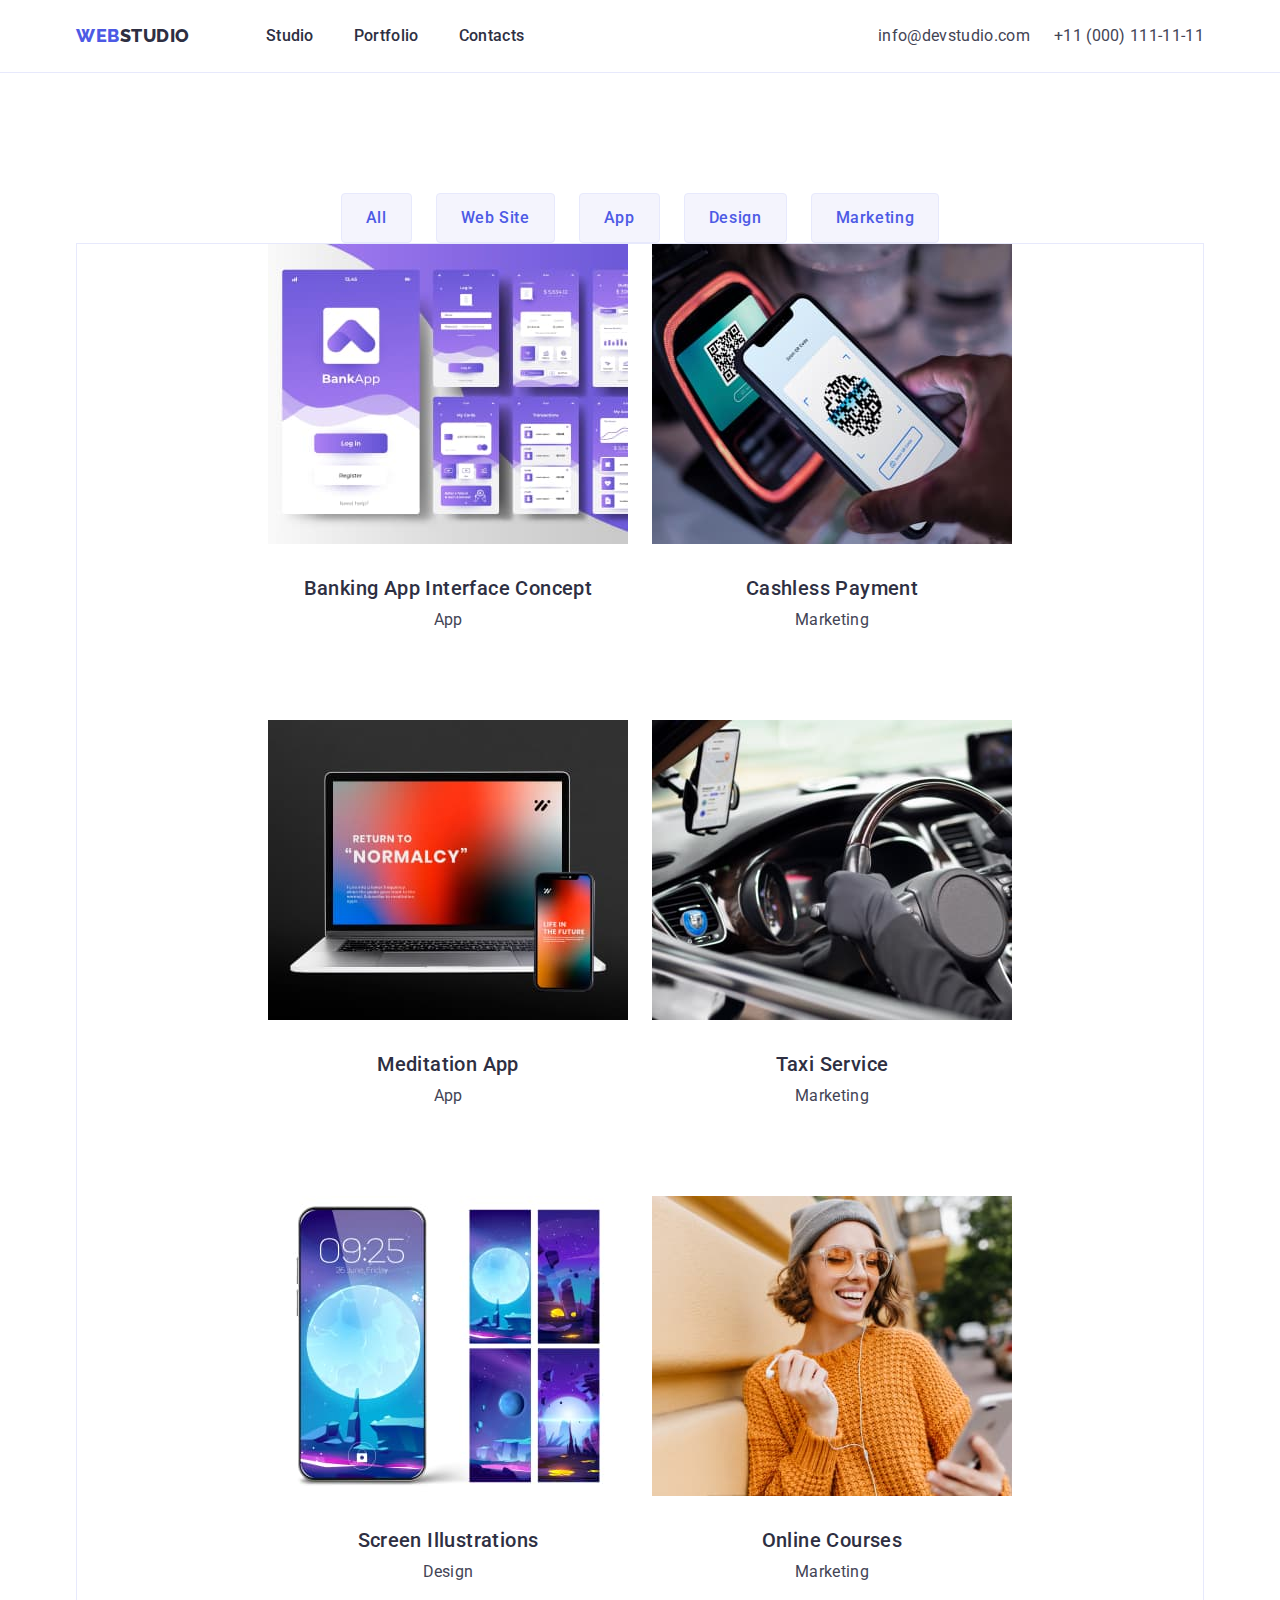
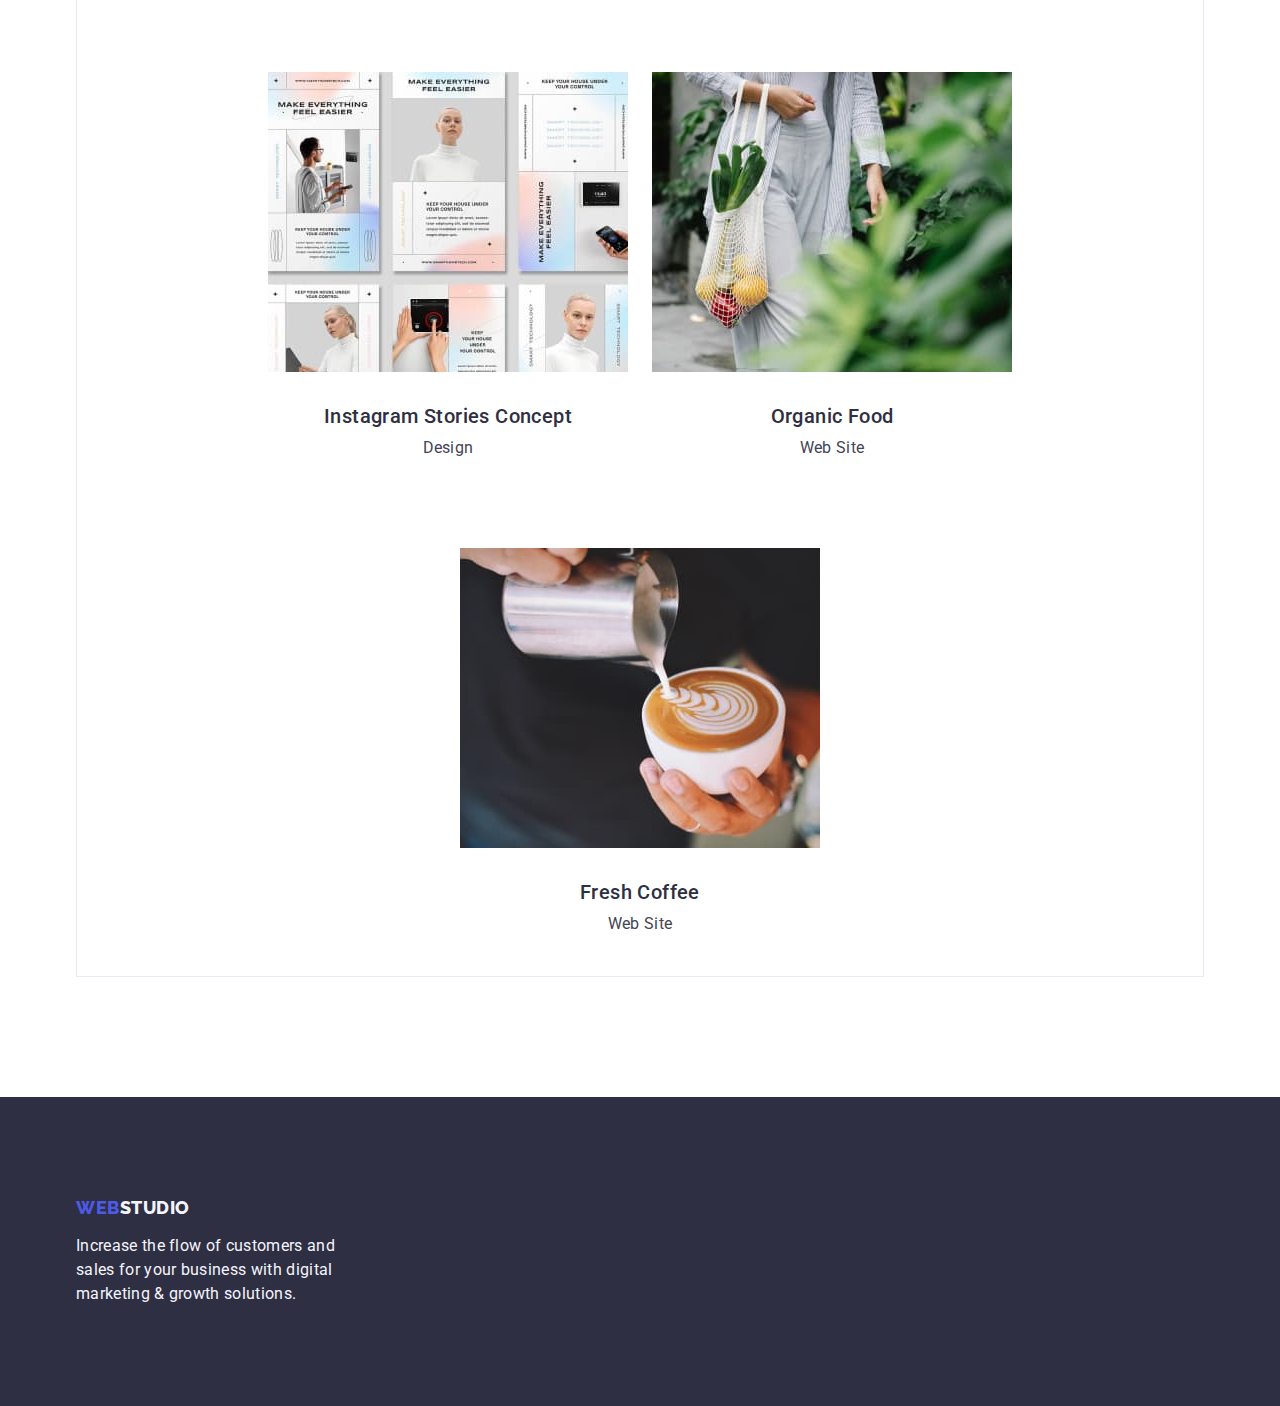
==== commit dd64c93d: "whats-wrong-pt-two" ====
--- a/portfolio.html
+++ b/portfolio.html
@@ -10,11 +10,12 @@
       href="https://fonts.googleapis.com/css2?family=Raleway:wght@800&family=Roboto:wght@400;500;700;900&display=swap"
       rel="stylesheet"
     />
-    <link rel="stylesheet" href="css/styles.css" />
+
     <link
       rel="stylesheet"
       href="https://cdnjs.cloudflare.com/ajax/libs/modern-normalize/1.0.0/modern-normalize.min.css"
     />
+    <link rel="stylesheet" href="css/styles.css" />
   </head>
 
   <body>
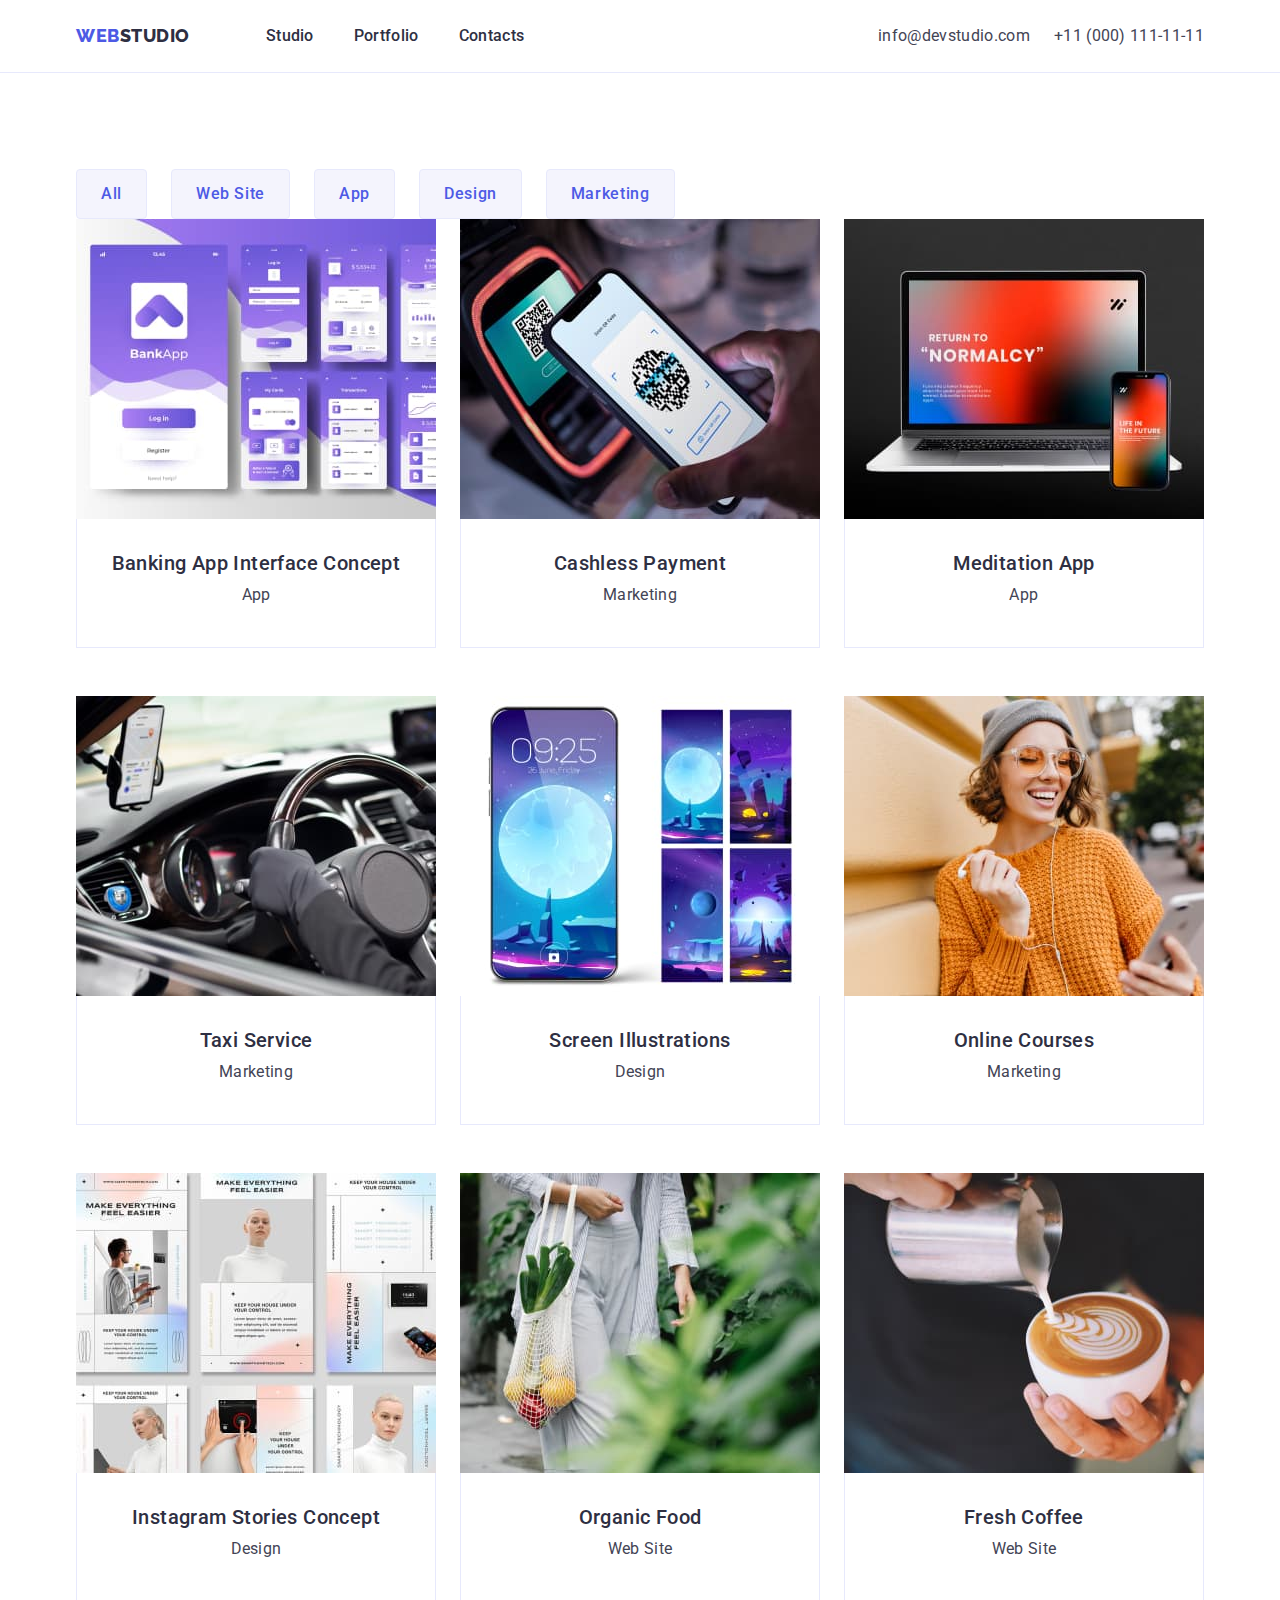
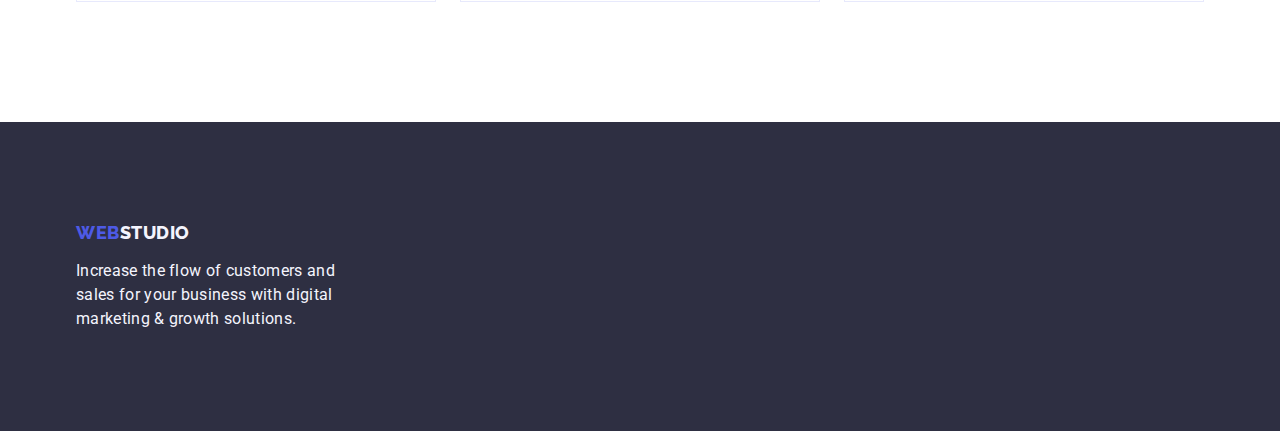
==== commit f90165fb: "after-comments" ====
--- a/portfolio.html
+++ b/portfolio.html
@@ -54,7 +54,7 @@
       </div>
     </header>
     <main>
-      <section class="section section-portfolio">
+      <section class="section-portfolio">
         <div class="container">
           <h1 class="visually-hidden">Portfolio list</h1>
           <ul class="list buttons">
--- a/css/styles.css
+++ b/css/styles.css
@@ -67,8 +67,7 @@
 }
 .first-section {
   background-color: var(--NAVY-BLUE);
-  padding-top: 188px;
-  padding-bottom: 188px;
+  padding: 188px 0 188px;
 }
 
 .second-section > h2 {
@@ -231,11 +230,10 @@
   line-height: 1.5;
 }
 .filter-button {
-  border: 1px solid var(--cornflower);
+  border: 1px solid var(--CORNFLOWER);
   color: var(--IRIS);
   background-color: var(--CLOUD);
   padding: 12px 24px;
-  border: 1px solid var(--CORNFLOWER);
 }
 .filter-button:hover {
   color: var(--WHITE);
@@ -252,7 +250,7 @@
   flex-basis: calc((100% - 48px) / 3);
 }
 .portfolio-captions {
-  border: 1px solid var(--cornflower);
+  border: 1px solid var(--CORNFLOWER);
   border-top: none;
   padding: 32px 16px;
 }
@@ -302,7 +300,6 @@
 .portfolio-container {
   row-gap: 48px;
   text-align: left;
-  border: 1px solid var(--CORNFLOWER);
 }
 .list-studio {
   color: var(--navy-blue);
@@ -371,4 +368,6 @@
 
 img {
   display: block;
-}
+  max-width: 100%;
+  height: auto;
+}
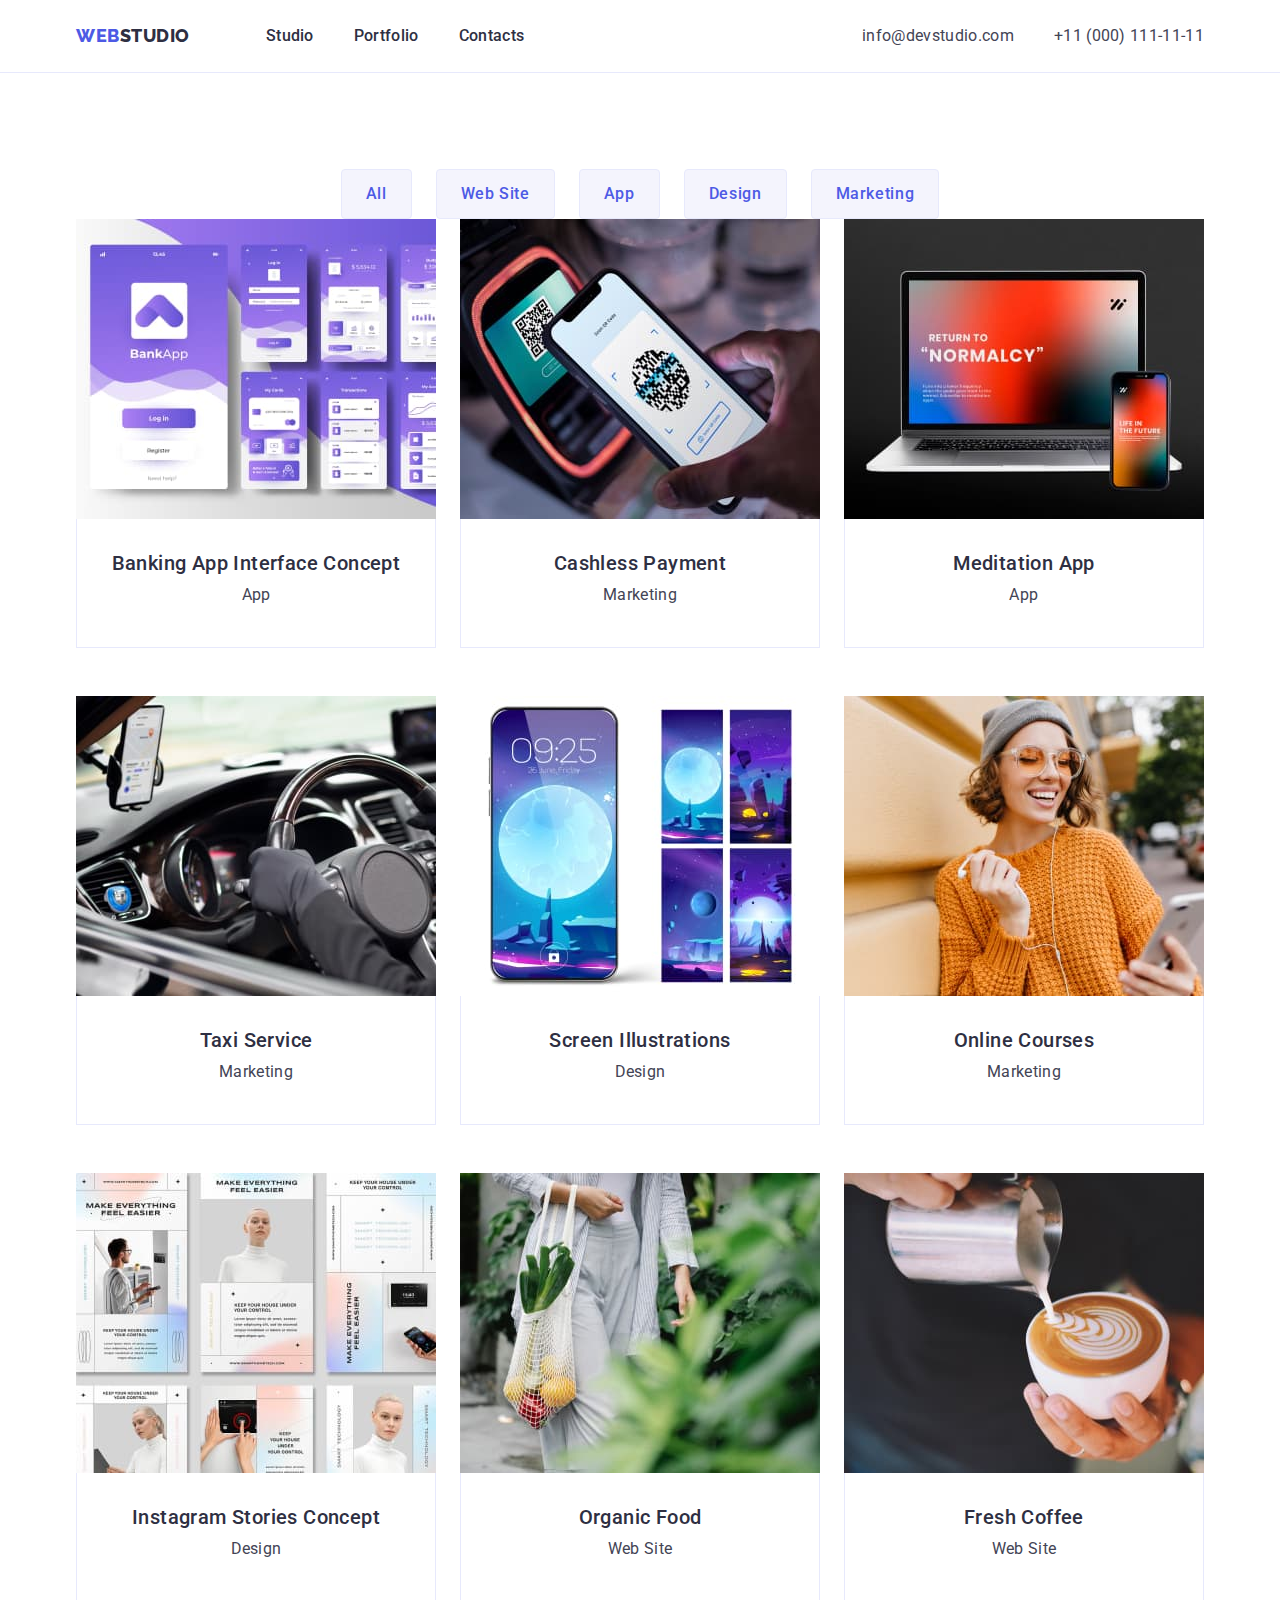
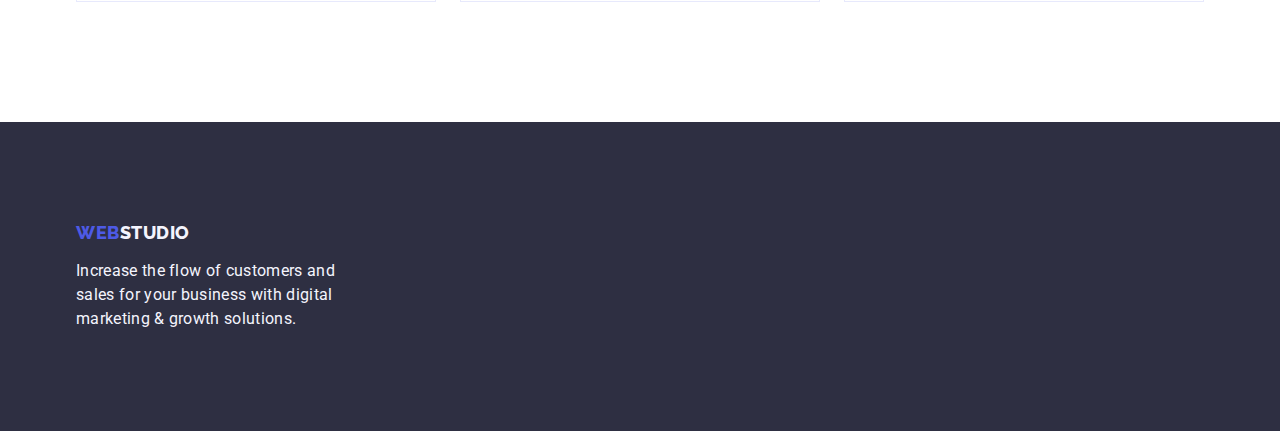
==== commit e1a941d9: "afret-comments=part-two" ====
--- a/portfolio.html
+++ b/portfolio.html
@@ -38,7 +38,7 @@
           </ul>
         </nav>
         <address class="contact-list">
-          <ul class="list">
+          <ul class="list header-options">
             <li>
               <a class="contacts link" href="mailto:info@devstudio.com"
                 >info@devstudio.com</a
--- a/css/styles.css
+++ b/css/styles.css
@@ -65,6 +65,10 @@
   gap: 40px;
   margin-left: auto;
 }
+.section {
+  padding: 120px 0;
+}
+
 .first-section {
   background-color: var(--NAVY-BLUE);
   padding: 188px 0 188px;
@@ -219,6 +223,7 @@
 }
 .buttons {
   margin-bottom: 72px;
+  justify-content: center;
 }
 .button {
   border: none;
@@ -346,9 +351,7 @@
 p {
   margin: 0;
 }
-.section {
-  padding: 120px 0;
-}
+
 .header-options {
   display: flex;
   gap: 40px;
